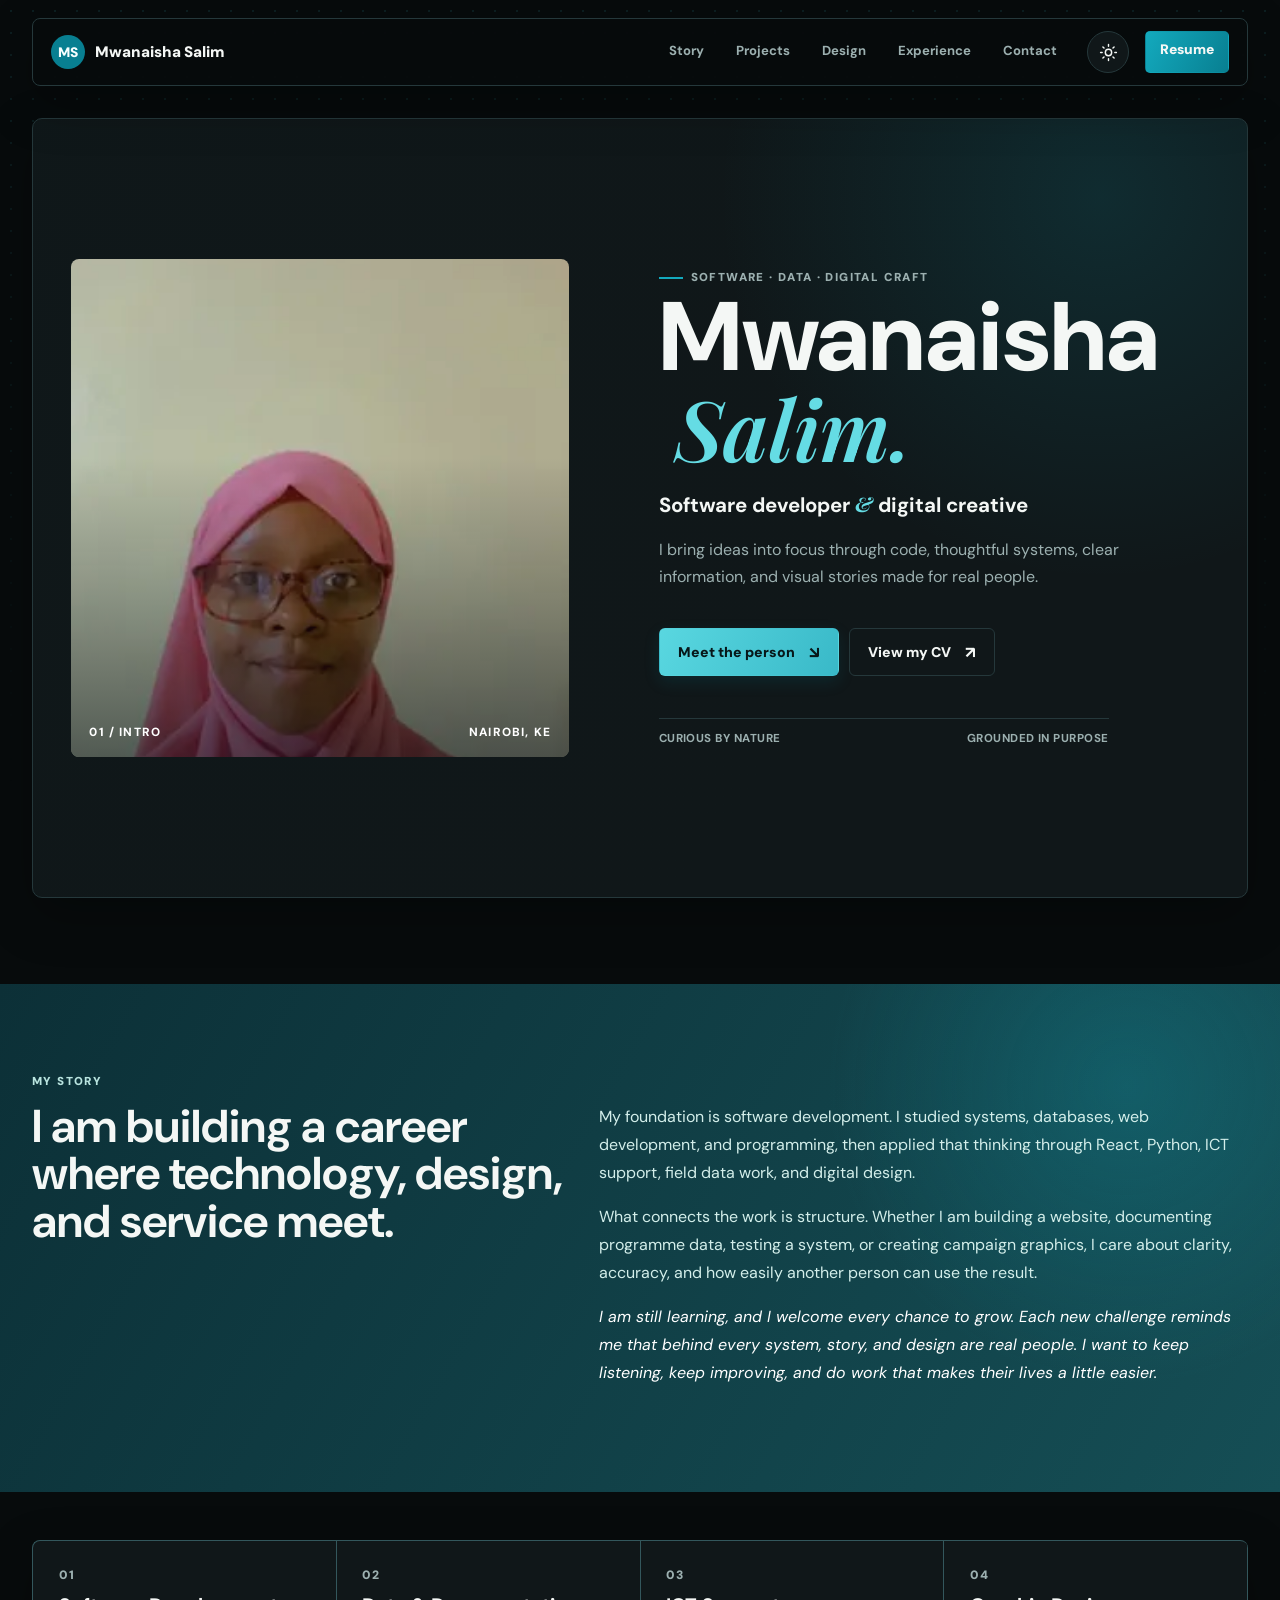
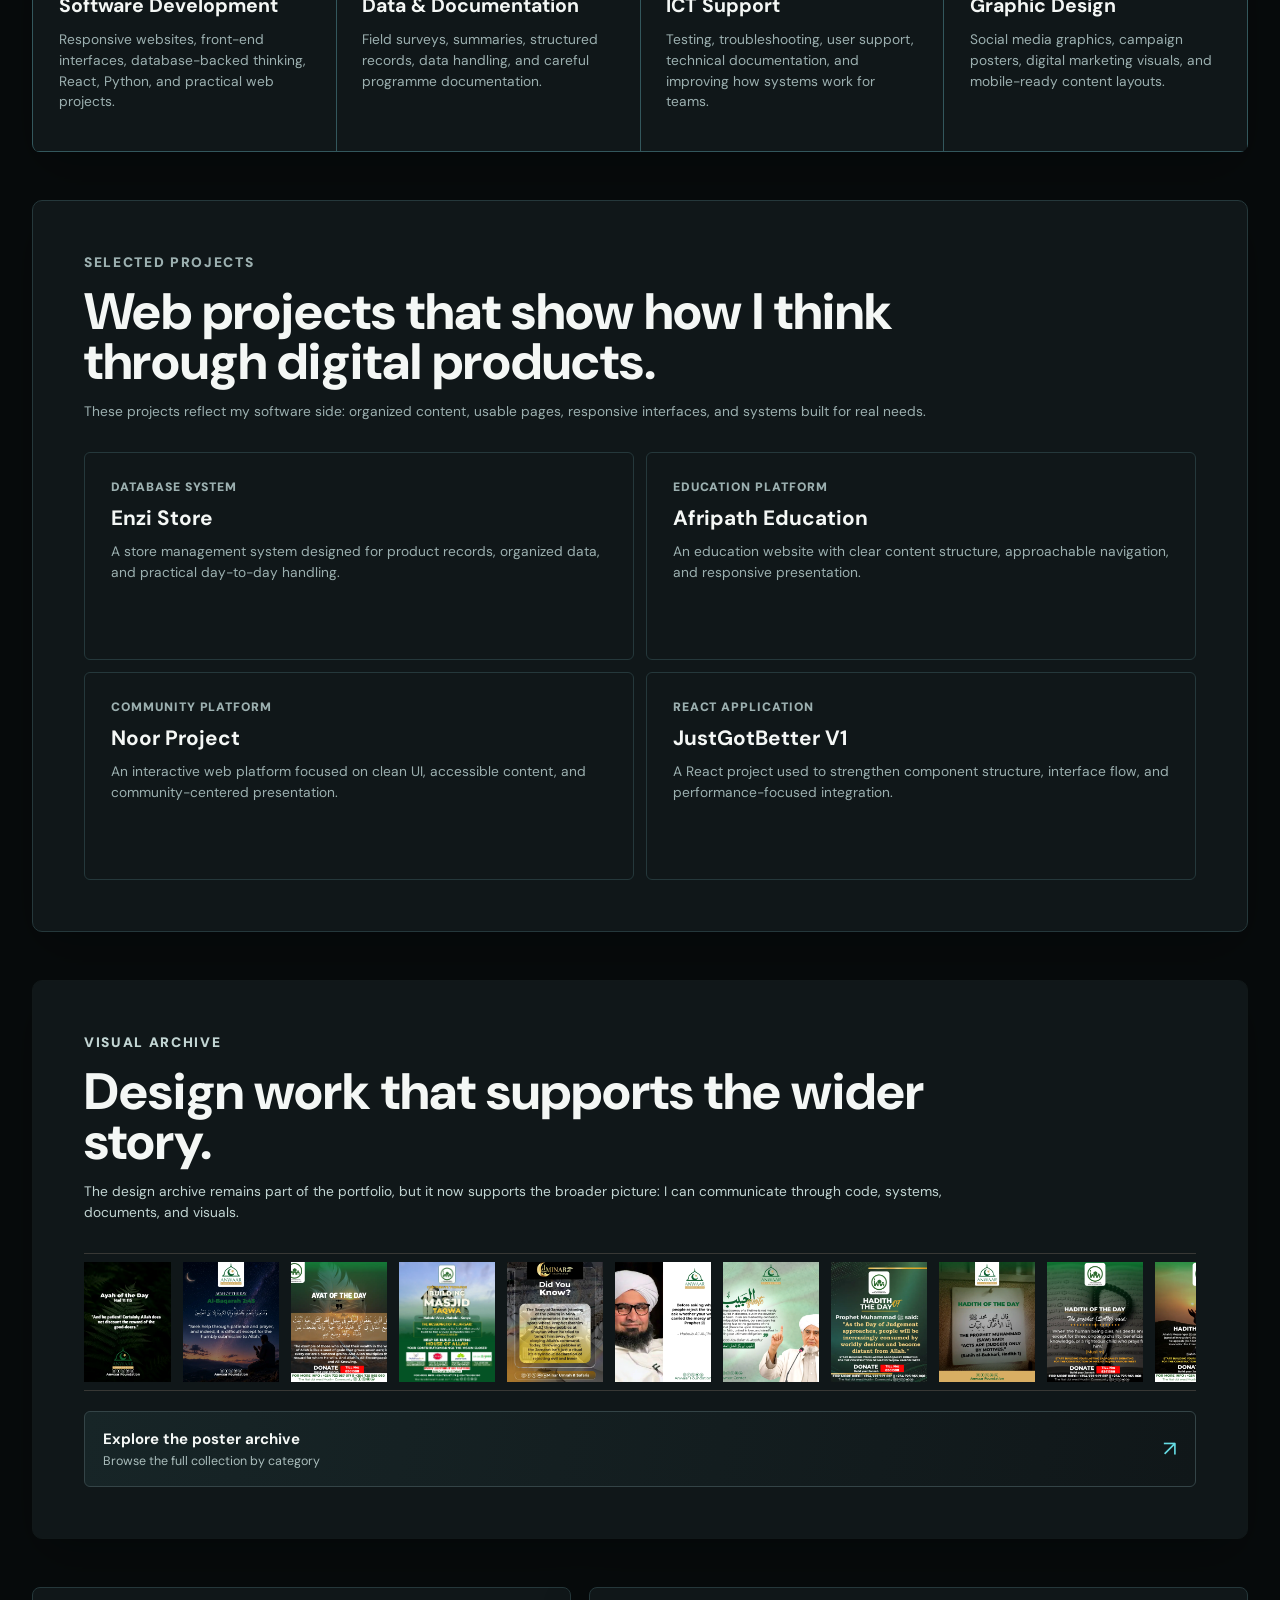
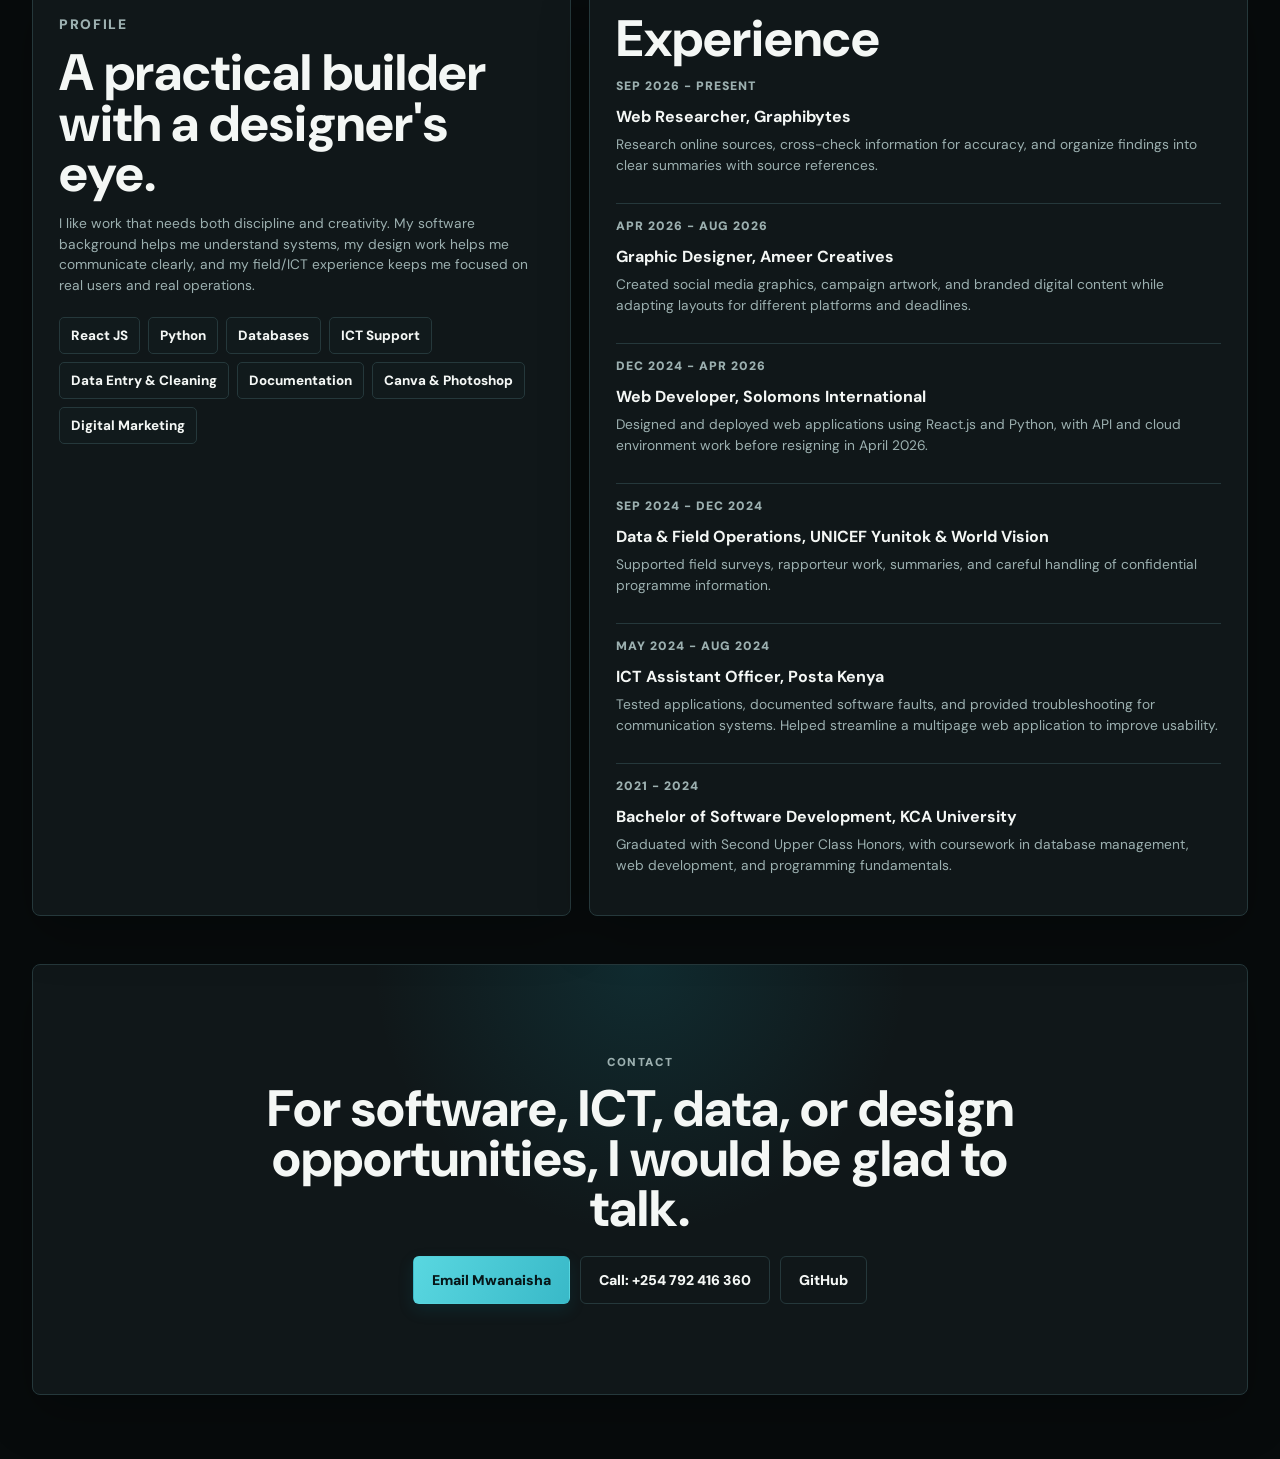
==== index.html @ a7874a30 "Publish general portfolio with mobile typography and poster archive" ====
<!DOCTYPE html>
<html lang="en">
<head>
  <meta charset="UTF-8">
  <meta name="viewport" content="width=device-width, initial-scale=1.0">
  <meta name="description" content="General portfolio for Mwanaisha Salim, showing software development, data documentation, ICT support, and graphic design work.">
  <title>Mwanaisha Salim | Software Developer & Digital Creative</title>
  <link rel="preconnect" href="https://fonts.googleapis.com">
  <link rel="preconnect" href="https://fonts.gstatic.com" crossorigin>
  <link href="https://fonts.googleapis.com/css2?family=DM+Sans:wght@400;500;600;700;800;900&family=Playfair+Display:ital,wght@1,600;1,700&display=swap" rel="stylesheet">
  <link rel="stylesheet" href="styles.css?v=20261022-mobile-type">
</head>
<body data-theme="dark">
  <header class="site-header">
    <a class="brand" href="#top" aria-label="Mwanaisha Salim portfolio home">
      <span class="brand-mark">MS</span>
      <span>Mwanaisha Salim</span>
    </a>
    <nav class="main-nav" id="primary-navigation" aria-label="Primary navigation">
      <a href="#story">Story</a>
      <a href="#projects">Projects</a>
      <a href="#work">Design</a>
      <a href="#profile">Experience</a>
      <a href="#contact">Contact</a>
    </nav>
    <button class="mobile-nav-toggle" type="button" aria-label="Open navigation menu" aria-expanded="false" aria-controls="primary-navigation">
      <span></span><span></span>
    </button>
    <button class="theme-toggle" type="button" aria-label="Switch to dark theme" title="Switch to dark theme" aria-pressed="false">
      <svg class="theme-icon theme-icon-moon" viewBox="0 0 24 24" aria-hidden="true"><path d="M20.3 15.4A8.5 8.5 0 0 1 8.6 3.7 8.6 8.6 0 1 0 20.3 15.4Z"/></svg>
      <svg class="theme-icon theme-icon-sun" viewBox="0 0 24 24" aria-hidden="true"><circle cx="12" cy="12" r="4"/><path d="M12 2v2m0 16v2M4.93 4.93l1.42 1.42m11.3 11.3 1.42 1.42M2 12h2m16 0h2M4.93 19.07l1.42-1.42m11.3-11.3 1.42-1.42"/></svg>
    </button>
    <a class="header-cta" href="Mwanaisha%20Salim%20CV.pdf" target="_blank" rel="noreferrer">Resume</a>
  </header>

  <main id="top">
    <section class="hero-section" aria-labelledby="hero-title">
      <div class="hero-portrait" aria-label="Portrait of Mwanaisha Salim">
        <img src="assets/optimized/mwanaisha-profile.webp" alt="Portrait of Mwanaisha Salim" fetchpriority="high" decoding="async">
        <span class="portrait-index">01 / INTRO <i>NAIROBI, KE</i></span>
      </div>

      <div class="hero-copy">
        <p class="eyebrow"><span class="eyebrow-mark"></span>Software · Data · Digital craft</p>
        <h1 id="hero-title"><span>Mwanaisha</span><em>Salim.</em></h1>
        <p class="hero-role">Software developer <span>&</span> digital creative</p>
        <p class="hero-intro">
          I bring ideas into focus through code, thoughtful systems, clear information, and visual stories made for real people.
        </p>
        <div class="hero-actions">
          <a class="primary-btn" href="#story">Meet the person <span aria-hidden="true">↘</span></a>
          <a class="secondary-btn" href="Mwanaisha%20Salim%20CV.pdf" target="_blank" rel="noreferrer">View my CV <span aria-hidden="true">↗</span></a>
        </div>
        <div class="hero-footnote"><span>Curious by nature</span><span>Grounded in purpose</span></div>
      </div>
    </section>

    <section class="story-section" id="story" aria-labelledby="story-title">
      <div class="section-kicker">My Story</div>
      <div class="story-layout">
        <div>
          <h2 id="story-title">I am building a career where technology, design, and service meet.</h2>
        </div>
        <div class="story-copy">
          <p>
            My foundation is software development. I studied systems, databases, web development, and programming,
            then applied that thinking through React, Python, ICT support, field data work, and digital design.
          </p>
          <p>
            What connects the work is structure. Whether I am building a website, documenting programme data,
            testing a system, or creating campaign graphics, I care about clarity, accuracy, and how easily another person can use the result.
          </p>
          <p>
            I am still learning, and I welcome every chance to grow. Each new challenge reminds me that behind every system,
            story, and design are real people. I want to keep listening, keep improving, and do work that makes their lives a little easier.
          </p>
        </div>
      </div>
    </section>

    <section class="chapter-grid" aria-label="Professional focus areas">
      <article>
        <span>01</span>
        <h3>Software Development</h3>
        <p>Responsive websites, front-end interfaces, database-backed thinking, React, Python, and practical web projects.</p>
      </article>
      <article>
        <span>02</span>
        <h3>Data & Documentation</h3>
        <p>Field surveys, summaries, structured records, data handling, and careful programme documentation.</p>
      </article>
      <article>
        <span>03</span>
        <h3>ICT Support</h3>
        <p>Testing, troubleshooting, user support, technical documentation, and improving how systems work for teams.</p>
      </article>
      <article>
        <span>04</span>
        <h3>Graphic Design</h3>
        <p>Social media graphics, campaign posters, digital marketing visuals, and mobile-ready content layouts.</p>
      </article>
    </section>

    <section class="section-panel" id="projects" aria-labelledby="projects-title">
      <div class="section-heading">
        <p class="section-kicker">Selected Projects</p>
        <h2 id="projects-title">Web projects that show how I think through digital products.</h2>
        <p>These projects reflect my software side: organized content, usable pages, responsive interfaces, and systems built for real needs.</p>
      </div>
      <div class="project-grid">
        <a class="project-card" href="https://enzi-store.vercel.app" target="_blank" rel="noreferrer">
          <span>Database System</span>
          <strong>Enzi Store</strong>
          <p>A store management system designed for product records, organized data, and practical day-to-day handling.</p>
        </a>
        <a class="project-card" href="https://afripath-education.vercel.app/" target="_blank" rel="noreferrer">
          <span>Education Platform</span>
          <strong>Afripath Education</strong>
          <p>An education website with clear content structure, approachable navigation, and responsive presentation.</p>
        </a>
        <a class="project-card" href="https://noor-puce.vercel.app" target="_blank" rel="noreferrer">
          <span>Community Platform</span>
          <strong>Noor Project</strong>
          <p>An interactive web platform focused on clean UI, accessible content, and community-centered presentation.</p>
        </a>
        <a class="project-card" href="https://justgotbetterv1.vercel.app" target="_blank" rel="noreferrer">
          <span>React Application</span>
          <strong>JustGotBetter V1</strong>
          <p>A React project used to strengthen component structure, interface flow, and performance-focused integration.</p>
        </a>
      </div>
    </section>

    <section class="section-panel design-panel" id="work" aria-labelledby="work-title">
      <div class="section-heading">
        <p class="section-kicker">Visual Archive</p>
        <h2 id="work-title">Design work that supports the wider story.</h2>
        <p>The design archive remains part of the portfolio, but it now supports the broader picture: I can communicate through code, systems, documents, and visuals.</p>
      </div>

      <div class="reel-bar" aria-label="Slow portfolio reel">
        <div class="reel-track"></div>
      </div>
      <a class="archive-link" href="posters.html">
        <span><strong>Explore the poster archive</strong><small>Browse the full collection by category</small></span>
        <span class="archive-arrow" aria-hidden="true">↗</span>
      </a>
    </section>

    <section class="profile-grid" id="profile" aria-labelledby="profile-title">
      <div class="profile-card">
        <p class="section-kicker">Profile</p>
        <h2 id="profile-title">A practical builder with a designer's eye.</h2>
        <p>
          I like work that needs both discipline and creativity. My software background helps me understand systems,
          my design work helps me communicate clearly, and my field/ICT experience keeps me focused on real users and real operations.
        </p>
        <div class="skill-cloud" aria-label="Skills">
          <span>React JS</span>
          <span>Python</span>
          <span>Databases</span>
          <span>ICT Support</span>
          <span>Data Entry & Cleaning</span>
          <span>Documentation</span>
          <span>Canva & Photoshop</span>
          <span>Digital Marketing</span>
        </div>
      </div>

      <div class="timeline-card">
        <h2>Experience</h2>
        <ol class="timeline">
          <li>
            <span>Sep 2026 - Present</span>
            <strong>Web Researcher, Graphibytes</strong>
            <p>Research online sources, cross-check information for accuracy, and organize findings into clear summaries with source references.</p>
          </li>
          <li>
            <span>Apr 2026 - Aug 2026</span>
            <strong>Graphic Designer, Ameer Creatives</strong>
            <p>Created social media graphics, campaign artwork, and branded digital content while adapting layouts for different platforms and deadlines.</p>
          </li>
          <li>
            <span>Dec 2024 - Apr 2026</span>
            <strong>Web Developer, Solomons International</strong>
            <p>Designed and deployed web applications using React.js and Python, with API and cloud environment work before resigning in April 2026.</p>
          </li>
          <li>
            <span>Sep 2024 - Dec 2024</span>
            <strong>Data & Field Operations, UNICEF Yunitok & World Vision</strong>
            <p>Supported field surveys, rapporteur work, summaries, and careful handling of confidential programme information.</p>
          </li>
          <li>
            <span>May 2024 - Aug 2024</span>
            <strong>ICT Assistant Officer, Posta Kenya</strong>
            <p>Tested applications, documented software faults, and provided troubleshooting for communication systems. Helped streamline a multipage web application to improve usability.</p>
          </li>
          <li>
            <span>2021 - 2024</span>
            <strong>Bachelor of Software Development, KCA University</strong>
            <p>Graduated with Second Upper Class Honors, with coursework in database management, web development, and programming fundamentals.</p>
          </li>
        </ol>
      </div>
    </section>

    <section class="contact-section" id="contact" aria-labelledby="contact-title">
      <p class="section-kicker">Contact</p>
      <h2 id="contact-title">For software, ICT, data, or design opportunities, I would be glad to talk.</h2>
      <div class="contact-actions">
        <a class="primary-btn" href="mailto:mwanaishabayaa@gmail.com">Email Mwanaisha</a>
        <a class="secondary-btn" href="tel:+254792416360">Call: +254 792 416 360</a>
        <a class="secondary-btn" href="https://github.com/zero-ishah" target="_blank" rel="noreferrer">GitHub</a>
      </div>
    </section>
  </main>

  <dialog class="lightbox" aria-label="Design preview">
    <button class="lightbox-close" type="button" aria-label="Close preview">Close</button>
    <img src="" alt="">
  </dialog>

  <script src="script.js?v=20261010-poster-archive"></script>
</body>
</html>
---- styles.css ----
:root {
  color-scheme: light;
  --paper: #eef8f7;
  --paper-soft: #dcefed;
  --surface: #f8fcfb;
  --ink: #102d35;
  --ink-soft: #244b53;
  --muted: #56747a;
  --line: #cce1e1;
  --line-dark: #1a5158;
  --black: #123e47;
  --teal: #13a9bd;
  --teal-deep: #087f91;
  --accent: #087f91;
  --display: "Playfair Display", Georgia, serif;
  --body: "DM Sans", Arial, sans-serif;
  --white: #ffffff;
  --shadow: 0 14px 40px rgba(16, 59, 66, 0.09);
}

body[data-theme="dark"] {
  color-scheme: dark;
  --paper: #070b0c;
  --paper-soft: #111a1c;
  --surface: #101719;
  --ink: #f4f7f5;
  --ink-soft: #d1dddd;
  --muted: #9cb0b0;
  --line: #25383b;
  --line-dark: #33575c;
  --black: #0a171a;
  --white: #f4f7f5;
  --accent: #65dce4;
  --shadow: 0 18px 50px rgba(0, 0, 0, 0.26);
}

* {
  box-sizing: border-box;
}

html {
  scroll-behavior: smooth;
}

body {
  margin: 0;
  overflow-x: hidden;
  color: var(--ink);
  font-family: var(--body);
  background: var(--paper);
  transition: color 360ms ease, background-color 360ms ease;
}

body::before {
  position: fixed;
  inset: 0;
  z-index: -1;
  content: "";
  pointer-events: none;
  background-image: radial-gradient(rgba(21, 116, 128, 0.13) 0.8px, transparent 0.8px);
  background-size: 22px 22px;
  mask-image: linear-gradient(to bottom, black, transparent 88%);
}

body[data-theme="dark"]::before {
  background-image: radial-gradient(rgba(45, 151, 160, 0.14) 0.8px, transparent 0.8px);
}

a {
  color: inherit;
  text-decoration: none;
}

img {
  display: block;
  max-width: 100%;
}

button {
  font: inherit;
}

.site-header {
  position: sticky;
  top: 18px;
  z-index: 20;
  display: flex;
  width: min(1560px, calc(100% - 64px));
  align-items: center;
  justify-content: space-between;
  gap: 16px;
  margin: 18px auto 0;
  padding: 12px 18px;
  border: 1px solid var(--line);
  border-radius: 8px;
  color: var(--ink);
  background: color-mix(in srgb, var(--paper) 88%, transparent);
  box-shadow: var(--shadow);
  backdrop-filter: blur(18px);
}

.brand,
.main-nav,
.hero-actions,
.contact-actions,
.filter-bar {
  display: flex;
  align-items: center;
}

.brand {
  gap: 10px;
  font-size: 0.95rem;
  font-weight: 900;
  letter-spacing: 0;
}

.brand-mark {
  display: grid;
  width: 34px;
  height: 34px;
  place-items: center;
  border-radius: 50%;
  color: #f7ffff;
  background: var(--teal-deep);
  font-size: 0.86rem;
  font-weight: 900;
}

.main-nav {
  gap: 4px;
  margin-left: auto;
}

.main-nav a,
.header-cta,
.primary-btn,
.secondary-btn,
.filter-chip {
  border: 1px solid transparent;
  transition: background 240ms ease, color 240ms ease, border-color 240ms ease, transform 240ms ease;
}

.main-nav a {
  min-height: 42px;
  padding: 10px 13px;
  border-radius: 5px;
  color: var(--muted);
  font-size: 0.82rem;
  font-weight: 700;
}

.main-nav a:hover,
.main-nav a:focus-visible {
  color: var(--ink);
  background: var(--paper-soft);
}

.theme-toggle,
.mobile-nav-toggle {
  display: grid;
  width: 42px;
  height: 42px;
  flex: 0 0 auto;
  place-items: center;
  cursor: pointer;
  border: 1px solid var(--line);
  border-radius: 50%;
  color: var(--ink);
  background: var(--surface);
  transition: color 240ms ease, background 240ms ease, border-color 240ms ease, transform 240ms ease;
}

.theme-toggle:hover,
.mobile-nav-toggle:hover { transform: rotate(-8deg); }

.mobile-nav-toggle { align-content: center; gap: 5px; }
.mobile-nav-toggle span { width: 18px; height: 2px; border-radius: 2px; background: currentColor; transition: transform 220ms ease; }
.mobile-nav-toggle[aria-expanded="true"] span:first-child { transform: translateY(3.5px) rotate(45deg); }
.mobile-nav-toggle[aria-expanded="true"] span:last-child { transform: translateY(-3.5px) rotate(-45deg); }

.theme-icon { width: 19px; height: 19px; fill: none; stroke: currentColor; stroke-width: 1.8; stroke-linecap: round; stroke-linejoin: round; }
.theme-icon-sun { display: none; }
body[data-theme="dark"] .theme-icon-moon { display: none; }
body[data-theme="dark"] .theme-icon-sun { display: block; }
.mobile-nav-toggle { display: none; }

.header-cta {
  min-height: 42px;
  padding: 8px 14px;
  color: var(--white);
  border-radius: 5px;
  background: linear-gradient(115deg, var(--teal), var(--teal-deep));
  font-size: 0.86rem;
  font-weight: 900;
}

main {
  width: min(1560px, calc(100% - 64px));
  margin: 0 auto;
}

.hero-section {
  display: grid;
  grid-template-columns: minmax(320px, 0.95fr) minmax(0, 1.05fr);
  gap: clamp(34px, 7vw, 116px);
  min-height: min(780px, calc(100svh - 108px));
  align-items: center;
  margin: 32px auto 86px;
  padding: clamp(16px, 3vw, 46px);
  overflow: hidden;
  border: 1px solid var(--line);
  border-radius: 10px;
  background:
    radial-gradient(circle at 88% 10%, rgba(16, 169, 189, 0.14), transparent 30%),
    linear-gradient(130deg, color-mix(in srgb, var(--paper-soft) 82%, var(--paper)), var(--surface) 70%);
  box-shadow: var(--shadow);
}

.hero-portrait {
  position: relative;
  width: min(100%, 700px);
  aspect-ratio: 1;
  overflow: hidden;
  border-radius: 8px;
  background: var(--black);
  isolation: isolate;
}

.hero-portrait img {
  width: 100%;
  height: 100%;
  object-fit: cover;
  object-position: 50% 44%;
  filter: saturate(0.92) contrast(1.04);
  transition: transform 900ms cubic-bezier(.2,.7,.15,1), filter 500ms ease;
}

.hero-portrait:hover img {
  transform: scale(1.035);
  filter: saturate(1.05) contrast(1.04);
}

.hero-portrait::after {
  position: absolute;
  inset: 40% 0 0;
  z-index: 1;
  content: "";
  pointer-events: none;
  background: linear-gradient(transparent, rgba(5, 17, 19, 0.58));
}

.hero-copy {
  display: flex;
  flex-direction: column;
  justify-content: center;
  align-items: flex-start;
  padding: clamp(14px, 3vw, 44px) 0;
}

.eyebrow,
.section-kicker {
  margin: 0 0 14px;
  color: var(--muted);
  font-size: 0.72rem;
  font-weight: 900;
  letter-spacing: 0.12em;
  text-transform: uppercase;
}

h1,
h2,
h3,
p {
  margin-top: 0;
}

h1 {
  display: grid;
  margin-bottom: 22px;
  color: var(--ink);
  font-size: clamp(4rem, 7.6vw, 8.6rem);
  font-weight: 800;
  line-height: 0.78;
  letter-spacing: 0;
  max-width: 100%;
  overflow-wrap: anywhere;
}

h1 em {
  margin: 0.16em 0 0 0.2em;
  color: var(--accent);
  font-family: var(--display);
  font-size: 0.86em;
  font-weight: 600;
  line-height: 0.95;
  letter-spacing: 0;
}

.hero-role {
  margin-bottom: 18px;
  color: var(--ink);
  font-size: clamp(1.1rem, 1.6vw, 1.45rem);
  font-weight: 700;
}

.hero-role span { color: var(--accent); font-family: var(--display); font-style: italic; }

.eyebrow-mark {
  display: inline-block;
  width: 24px;
  height: 2px;
  margin-right: 8px;
  vertical-align: middle;
  background: var(--teal);
}

.hero-intro {
  max-width: 540px;
  color: var(--muted);
  font-size: 1rem;
  line-height: 1.7;
}

.hero-actions,
.contact-actions {
  flex-wrap: wrap;
  gap: 10px;
  margin-top: 22px;
}

.primary-btn,
.secondary-btn {
  display: inline-flex;
  min-height: 48px;
  align-items: center;
  justify-content: center;
  gap: 14px;
  padding: 11px 18px;
  border-radius: 6px;
  font-size: 0.88rem;
  font-weight: 850;
}

.primary-btn {
  color: var(--white);
  background: linear-gradient(115deg, var(--teal), var(--teal-deep));
  box-shadow: 0 6px 16px rgba(8, 127, 145, 0.16);
}

body[data-theme="dark"] .primary-btn {
  color: #071719;
  background: linear-gradient(115deg, #59d7e0, #39b9c8);
}

.primary-btn span,
.secondary-btn span { font-size: 1.15em; }

.secondary-btn {
  color: var(--ink);
  border-color: var(--line);
  background: rgba(255, 255, 255, 0.74);
}

.hero-footnote {
  display: flex;
  width: min(100%, 450px);
  justify-content: space-between;
  gap: 12px;
  margin-top: 42px;
  padding-top: 12px;
  border-top: 1px solid var(--line);
  color: var(--muted);
  font-size: 0.72rem;
  font-weight: 700;
  letter-spacing: 0.04em;
  text-transform: uppercase;
}

.portrait-index {
  position: absolute;
  right: 18px;
  bottom: 17px;
  left: 18px;
  z-index: 2;
  display: flex;
  justify-content: space-between;
  color: #fff;
  font-size: 0.74rem;
  font-weight: 800;
  letter-spacing: 0.1em;
}

.portrait-index i { font-style: normal; }

.primary-btn:hover,
.secondary-btn:hover,
.header-cta:hover,
.filter-chip:hover,
.project-card:hover {
  transform: translateY(-2px);
}

.story-section,
.section-panel,
.profile-grid,
.contact-section,
.chapter-grid {
  margin: 20px 0;
}

.story-section {
  margin: 0 calc((100% - 100vw) / 2) 48px;
  padding: clamp(32px, 7vw, 96px) max(32px, calc((100vw - 1420px) / 2));
  border-radius: 0;
  background:
    radial-gradient(circle at 88% 20%, rgba(18, 169, 189, 0.23), transparent 25%),
    linear-gradient(120deg, #0c3037, #154e55);
  color: var(--white);
}

.story-section .section-kicker {
  color: #b9e4df;
}

.story-layout {
  display: grid;
  grid-template-columns: minmax(0, 0.9fr) minmax(0, 1.1fr);
  gap: 36px;
  align-items: start;
}

.story-layout h2,
.section-heading h2,
.profile-card h2,
.timeline-card h2,
.contact-section h2 {
  margin-bottom: 14px;
  font-size: clamp(2rem, 3.6vw, 3.8rem);
  font-weight: 650;
  line-height: 1.03;
  letter-spacing: 0;
}

.story-copy p {
  color: #d3eeea;
  font-size: 1rem;
  line-height: 1.75;
}

.story-copy p:last-child { color: #fff; font-style: italic; }

.chapter-grid {
  display: grid;
  grid-template-columns: repeat(4, minmax(0, 1fr));
  border-top: 1px solid var(--line-dark);
  border-left: 1px solid var(--line-dark);
  overflow: hidden;
  border-radius: 8px;
  background: var(--surface);
  box-shadow: var(--shadow);
}

.chapter-grid article {
  min-height: 210px;
  padding: clamp(16px, 2vw, 28px);
  border-right: 1px solid var(--line-dark);
  border-bottom: 1px solid var(--line-dark);
}

.chapter-grid span,
.project-card span,
.work-card span,
.timeline span {
  display: block;
  margin-bottom: 12px;
  color: var(--muted);
  font-size: 0.76rem;
  font-weight: 900;
  letter-spacing: 0.08em;
  text-transform: uppercase;
}

.chapter-grid h3 {
  margin-bottom: 12px;
  font-size: 1.22rem;
  line-height: 1.15;
}

.chapter-grid p,
.section-heading p,
.profile-card p,
.timeline p,
.project-card p {
  color: var(--muted);
  font-size: 0.86rem;
  line-height: 1.5;
}

.section-panel {
  margin: 48px 0;
  padding: clamp(24px, 4vw, 56px);
  border-radius: 10px;
  box-shadow: var(--shadow);
  background: var(--surface);
  border: 1px solid var(--line);
}

.section-heading {
  max-width: 880px;
  margin-bottom: 30px;
}

.section-heading h2,
.profile-card h2,
.timeline-card h2,
.contact-section h2 {
  font-family: var(--body);
  font-size: clamp(2rem, 4vw, 4.25rem);
  font-weight: 800;
  line-height: 0.98;
}

.section-heading h2 em,
.contact-section h2 em {
  color: var(--accent);
  font-family: var(--display);
  font-weight: 600;
}

.project-grid {
  display: grid;
  grid-template-columns: repeat(2, minmax(0, 1fr));
  gap: 12px;
}

.project-card {
  position: relative;
  min-height: 208px;
  padding: clamp(18px, 2vw, 28px);
  border: 1px solid var(--line);
  border-radius: 6px;
  background: var(--surface);
  transition: transform 240ms ease, background 240ms ease;
}

.project-card:hover {
  background: var(--paper-soft);
}

.project-card strong {
  display: block;
  margin: 10px 0 12px;
  color: var(--ink);
  font-size: 1.3rem;
  line-height: 1.1;
}

.design-panel {
  background: #111819;
  color: var(--white);
  border-color: #111819;
  border-radius: 10px;
}

.design-panel .section-kicker,
.design-panel .section-heading p {
  color: #c2d5d3;
}

.filter-bar {
  flex-wrap: wrap;
  gap: 8px;
  margin-bottom: 18px;
}

.filter-chip {
  cursor: pointer;
  min-height: 42px;
  padding: 8px 12px;
  color: #e4e2dc;
  border-color: #414f4f;
  border-radius: 5px;
  background: transparent;
  font-size: 0.8rem;
  font-weight: 800;
}

.filter-chip.active {
  color: var(--white);
  border-color: var(--teal-deep);
  background: linear-gradient(115deg, var(--teal), var(--teal-deep));
}

.reel-bar {
  overflow: hidden;
  scrollbar-width: none;
  margin-bottom: 20px;
  padding: 8px 0;
  border-top: 1px solid #383835;
  border-bottom: 1px solid #383835;
}

.reel-track {
  display: flex;
  width: max-content;
  gap: 12px;
}

.reel-track img {
  width: 96px;
  height: 120px;
  flex: 0 0 auto;
  object-fit: cover;
  filter: saturate(1.06) contrast(1.02);
}

.gallery-grid {
  display: grid;
  grid-template-columns: repeat(4, minmax(0, 1fr));
  gap: 12px;
}

.archive-link {
  display: flex;
  min-height: 76px;
  align-items: center;
  justify-content: space-between;
  gap: 18px;
  margin-top: 20px;
  padding: 14px 18px;
  border: 1px solid #344447;
  border-radius: 6px;
  color: #f4f7f5;
  background: linear-gradient(100deg, #172527, #101719);
  transition: border-color 220ms ease, background 220ms ease, transform 220ms ease;
}

.archive-link:hover {
  transform: translateY(-2px);
  border-color: var(--teal);
  background: #1a2a2c;
}

.archive-link strong,
.archive-link small { display: block; }
.archive-link strong { margin-bottom: 4px; font-size: 0.94rem; }
.archive-link small { color: #aabdbc; font-size: 0.78rem; }
.archive-arrow { color: #65dce4; font-size: 1.35rem; }

.posters-page .section-panel { margin-top: 32px; }
.posters-page .section-heading { margin-top: 28px; }
.posters-page .section-heading h1 {
  margin: 0 0 14px;
  color: var(--white);
  font-size: clamp(2.5rem, 5.5vw, 5rem);
  font-weight: 800;
  line-height: 0.98;
}
.posters-page .section-heading h1 em {
  color: var(--accent);
  font-family: var(--display);
  font-weight: 600;
}
.archive-topline {
  display: flex;
  align-items: center;
  justify-content: space-between;
  gap: 16px;
}
.archive-topline .section-kicker { margin: 0; }
.back-link { color: #c2d5d3; font-size: 0.82rem; font-weight: 800; }
.back-link:hover { color: var(--accent); }

.work-card {
  display: grid;
  gap: 10px;
  padding: 8px;
  border: 1px solid #343d3d;
  border-radius: 7px;
  background: #191f1f;
  transition: opacity 420ms ease, transform 420ms ease, background 260ms ease;
}

.work-card[hidden] {
  display: none;
}

.work-card:hover {
  background: #232321;
  transform: translateY(-2px);
}

.work-open {
  cursor: zoom-in;
  overflow: hidden;
  width: 100%;
  aspect-ratio: 4 / 5;
  padding: 0;
  border: 0;
  background: #050505;
}

.work-open img {
  width: 100%;
  height: 100%;
  object-fit: cover;
  filter: saturate(1.04) contrast(1.02);
  transform: scale(1.01);
  transition: filter 420ms ease, transform 600ms ease;
}

.work-card:hover .work-open img {
  filter: saturate(1.12) contrast(1.04);
  transform: scale(1.035);
}

.work-card h3 {
  margin-bottom: 0;
  color: var(--white);
  font-size: 0.88rem;
  line-height: 1.2;
}

.profile-grid {
  display: grid;
  grid-template-columns: minmax(0, 0.9fr) minmax(0, 1.1fr);
  gap: 18px;
}

.profile-card,
.timeline-card,
.contact-section {
  padding: 26px;
  border-radius: 8px;
  background: var(--surface);
  border: 1px solid var(--line);
  box-shadow: var(--shadow);
}

.skill-cloud {
  display: flex;
  flex-wrap: wrap;
  gap: 8px;
  margin-top: 22px;
}

.skill-cloud span {
  padding: 9px 11px;
  border: 1px solid var(--line);
  color: var(--ink);
  border-radius: 5px;
  background: var(--paper-soft);
  font-size: 0.84rem;
  font-weight: 800;
}

.timeline {
  display: grid;
  gap: 14px;
  margin: 0;
  padding: 0;
  list-style: none;
}

.timeline li {
  padding-bottom: 14px;
  border-bottom: 1px solid var(--line);
}

.timeline li:last-child {
  padding-bottom: 0;
  border-bottom: 0;
}

.timeline strong {
  display: block;
  margin-bottom: 7px;
  color: var(--ink);
}

.contact-section {
  margin: 48px 0 64px;
  padding: clamp(34px, 7vw, 92px);
  text-align: center;
  background:
    radial-gradient(circle at 50% 0, rgba(19, 169, 189, 0.14), transparent 36%),
    var(--surface);
}

.contact-section h2 {
  max-width: 820px;
  margin-right: auto;
  margin-left: auto;
}

.contact-actions {
  justify-content: center;
}

.lightbox {
  width: min(92vw, 860px);
  padding: 16px;
  border: 1px solid #333331;
  color: var(--white);
  background: rgba(0, 0, 0, 0.9);
  box-shadow: var(--shadow);
}

.lightbox::backdrop {
  background: rgba(0, 0, 0, 0.75);
}

.lightbox img {
  max-height: 78vh;
  margin: 0 auto;
  object-fit: contain;
}

.lightbox-close {
  display: block;
  margin: 0 0 12px auto;
  cursor: pointer;
  border: 1px solid #555;
  color: var(--white);
  background: transparent;
  min-height: 44px;
  padding: 9px 14px;
}

body[data-theme="dark"] .section-panel,
body[data-theme="dark"] .profile-card,
body[data-theme="dark"] .timeline-card,
body[data-theme="dark"] .contact-section,
body[data-theme="dark"] .chapter-grid,
body[data-theme="dark"] .project-card {
  background-color: var(--surface);
}

body[data-theme="dark"] .secondary-btn { color: var(--ink); background: var(--surface); }

body[data-theme="dark"] .project-card strong,
body[data-theme="dark"] .chapter-grid h3 { color: var(--ink); }

:where(a, button):focus-visible {
  outline: 3px solid #16828b;
  outline-offset: 3px;
}

@media (prefers-reduced-motion: reduce) {
  *,
  *::before,
  *::after {
    animation-duration: 1ms !important;
    animation-iteration-count: 1 !important;
    scroll-behavior: auto !important;
    transition-duration: 1ms !important;
  }
}

@media (max-width: 980px) {
  .main-nav {
    display: none;
  }

  .mobile-nav-toggle { display: grid; }

  .main-nav.is-open {
    position: absolute;
    top: calc(100% + 8px);
    right: 0;
    display: grid;
    width: min(260px, calc(100vw - 32px));
    gap: 3px;
    padding: 8px;
    border: 1px solid var(--line);
    border-radius: 8px;
    background: var(--surface);
    box-shadow: var(--shadow);
  }

  .main-nav.is-open a { color: var(--ink); }

  .hero-section,
  .story-layout,
  .profile-grid {
    grid-template-columns: 1fr;
  }

  .hero-section {
    min-height: auto;
    grid-template-columns: 1fr;
    gap: 24px;
    margin-bottom: 56px;
  }

  .hero-portrait { width: min(100%, 680px); justify-self: center; }

  .hero-copy { padding: 18px 12px; }

  .chapter-grid,
  .project-grid {
    grid-template-columns: repeat(2, 1fr);
  }

  .gallery-grid {
    grid-template-columns: repeat(4, minmax(0, 1fr));
  }
}

@media (max-width: 680px) {
  .site-header,
  main {
    width: min(100% - 24px, 1560px);
  }

  .site-header {
    top: 10px;
    gap: 7px;
    padding: 8px;
  }

  .brand span:last-child {
    max-width: none;
    min-width: 0;
    white-space: normal;
    line-height: 1.25;
  }

  .brand { flex: 1 1 auto; min-width: 0; gap: 7px; font-size: 0.72rem; }
  .brand-mark { width: 34px; height: 34px; flex: 0 0 34px; }
  .theme-toggle,
  .mobile-nav-toggle { width: 38px; height: 38px; }

  .header-cta {
    min-height: 38px;
    padding: 8px 10px;
    font-size: 0.75rem;
  }

  .hero-section {
    min-height: auto;
    gap: 18px;
    margin: 16px auto 42px;
    padding: 14px;
  }

  .hero-portrait { width: 100%; aspect-ratio: 1 / 1; }

  .hero-copy {
    order: -1;
    padding: 22px 8px 8px;
  }

  h1 {
    margin-bottom: 14px;
    font-size: 2.25rem;
    line-height: 0.96;
  }

  h1 em { margin-left: 0.12em; }
  .hero-role { font-size: 0.95rem; line-height: 1.4; }
  .hero-intro,
  .story-copy p { font-size: 0.875rem; line-height: 1.6; }
  .hero-footnote { margin-top: 24px; font-size: 0.64rem; }

  .story-layout h2,
  .section-heading h2,
  .profile-card h2,
  .timeline-card h2,
  .contact-section h2 {
    font-size: 1.5rem;
    line-height: 1.18;
  }

  .posters-page .section-heading h1 { font-size: 2rem; line-height: 1.05; }
  .chapter-grid h3 { font-size: 1rem; line-height: 1.3; }
  .project-card strong { font-size: 1.0625rem; line-height: 1.3; }
  .timeline strong { font-size: 0.875rem; line-height: 1.4; }
  .work-card h3 { font-size: 0.8125rem; line-height: 1.35; }
  .work-card span { font-size: 0.6875rem; }
  .skill-cloud span { font-size: 0.78rem; }
  .primary-btn,
  .secondary-btn { font-size: 0.8125rem; }

  .story-section,
  .section-panel,
  .profile-card,
  .timeline-card,
  .contact-section {
    padding: 22px;
  }

  .story-section { margin: 0 -12px 34px; padding: 36px 24px; }
  .story-layout { gap: 12px; }
  .section-panel { margin: 34px 0; }

  .chapter-grid {
    grid-template-columns: 1fr;
  }

  .project-grid { grid-template-columns: 1fr; }

  .gallery-grid {
    grid-template-columns: repeat(2, minmax(0, 1fr));
    gap: 8px;
  }

  .chapter-grid article,
  .project-card {
    min-height: auto;
  }

  .hero-actions,
  .contact-actions,
  .primary-btn,
  .secondary-btn {
    width: 100%;
  }

  .hero-actions { gap: 8px; }
  .hero-footnote span { max-width: 48%; }
  .contact-actions { align-items: stretch; }
  .archive-topline { align-items: flex-start; flex-direction: column-reverse; }
  .archive-link { min-height: 68px; padding: 12px; }
  .archive-link strong { font-size: 0.875rem; }
  .archive-link small { max-width: 260px; font-size: 0.75rem; }

  .reel-track img {
    width: 84px;
    height: 106px;
  }
}
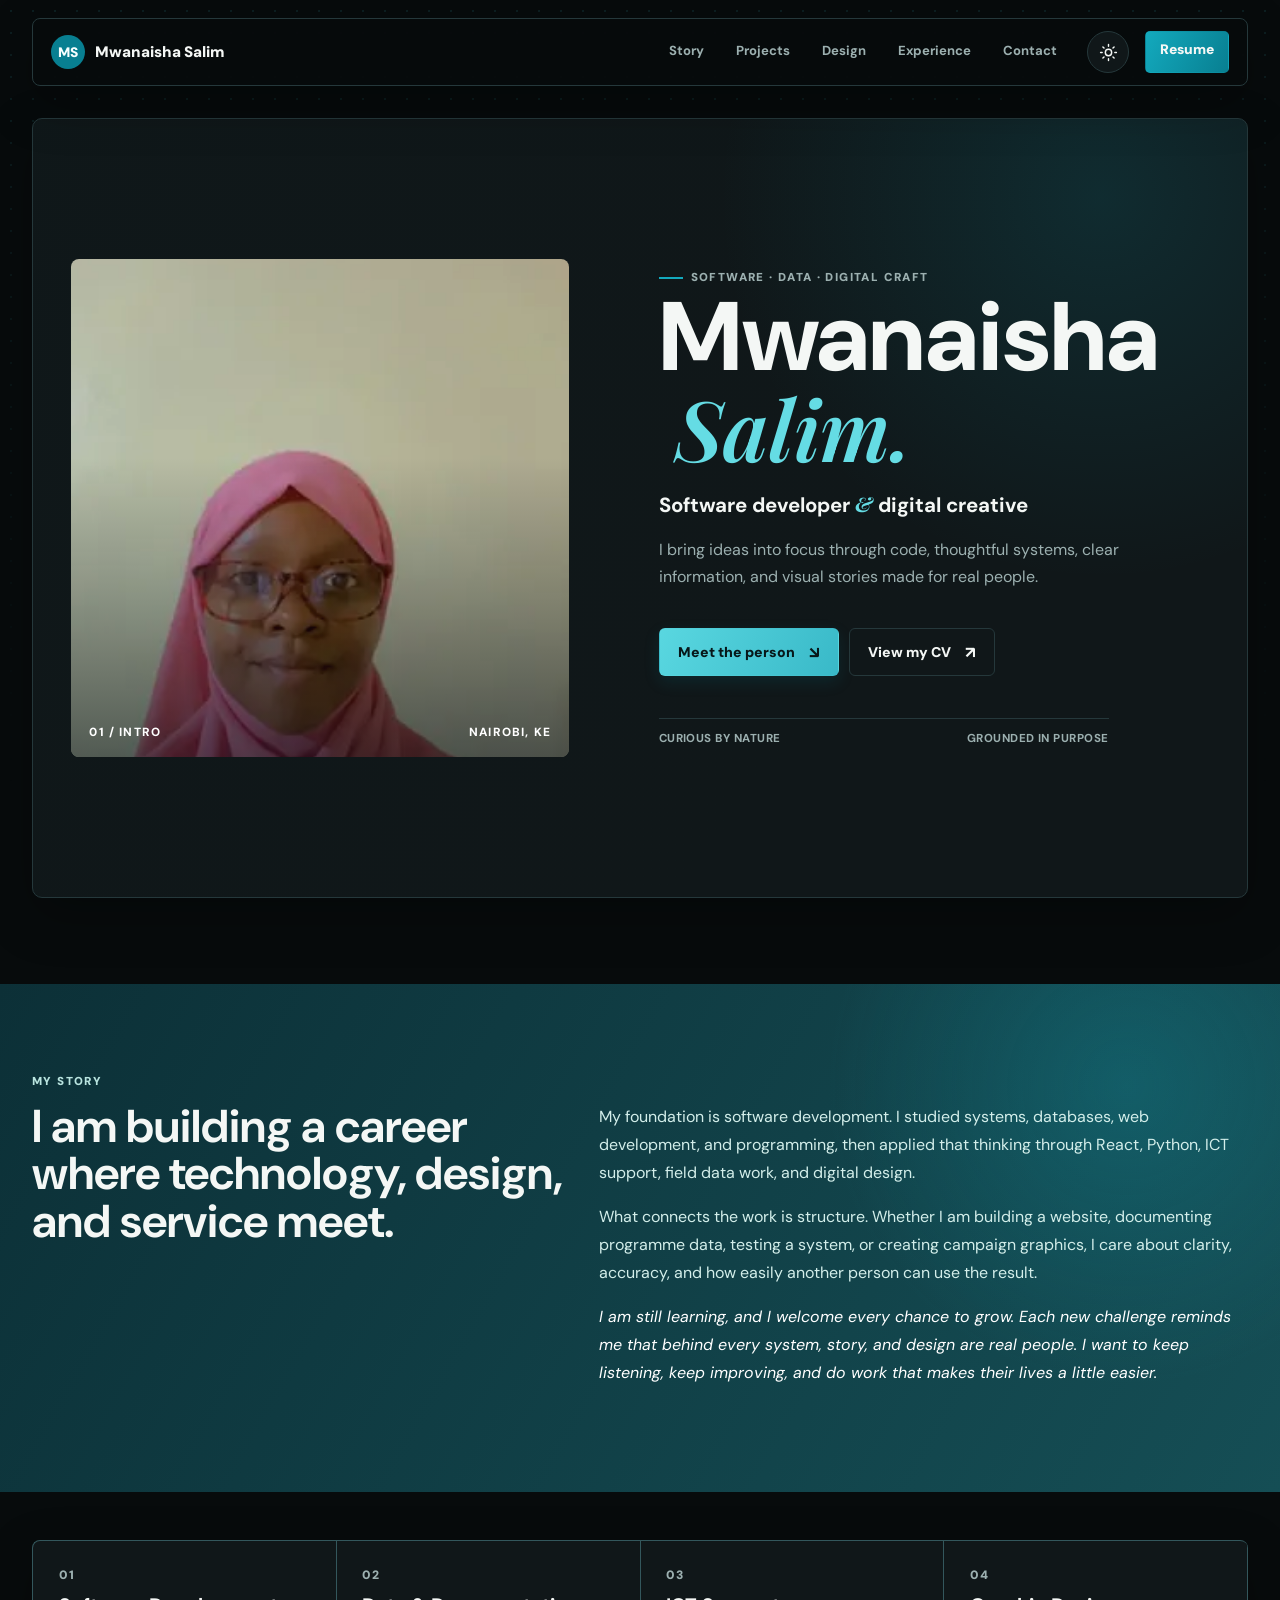
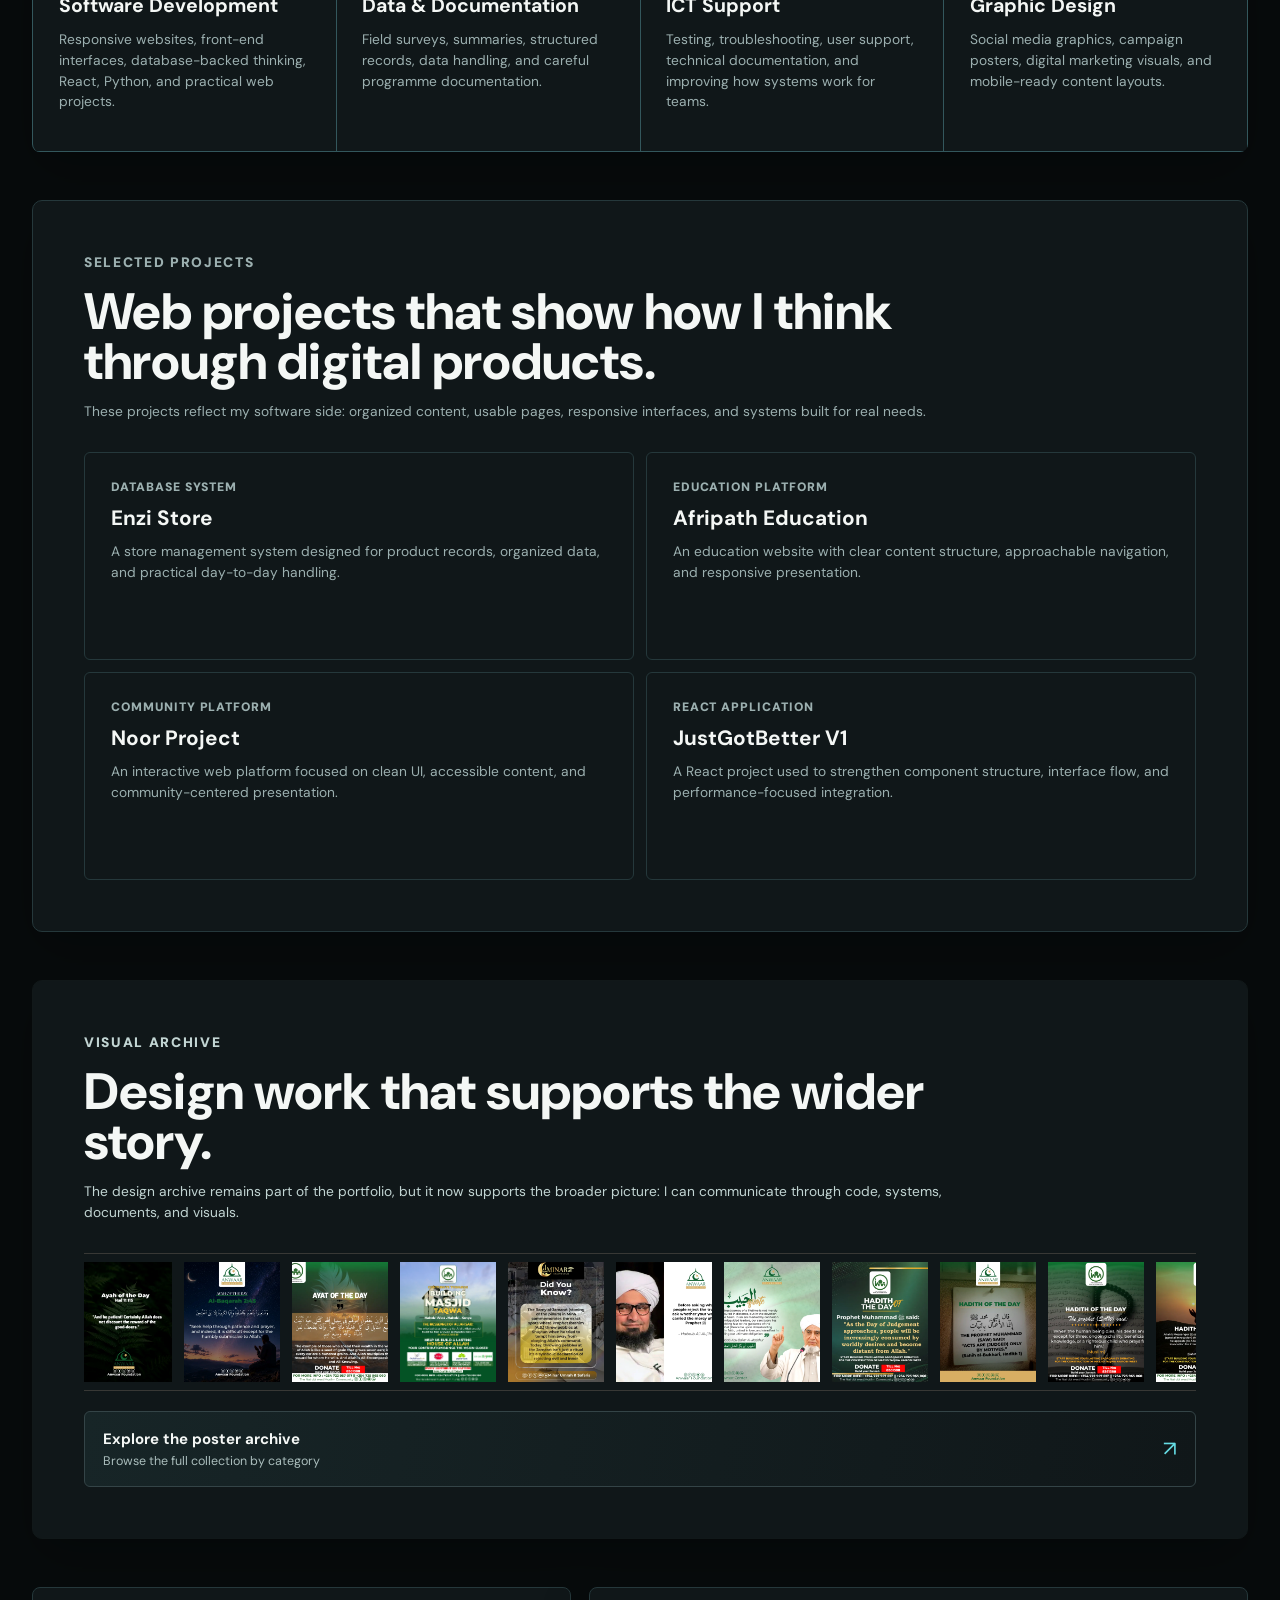
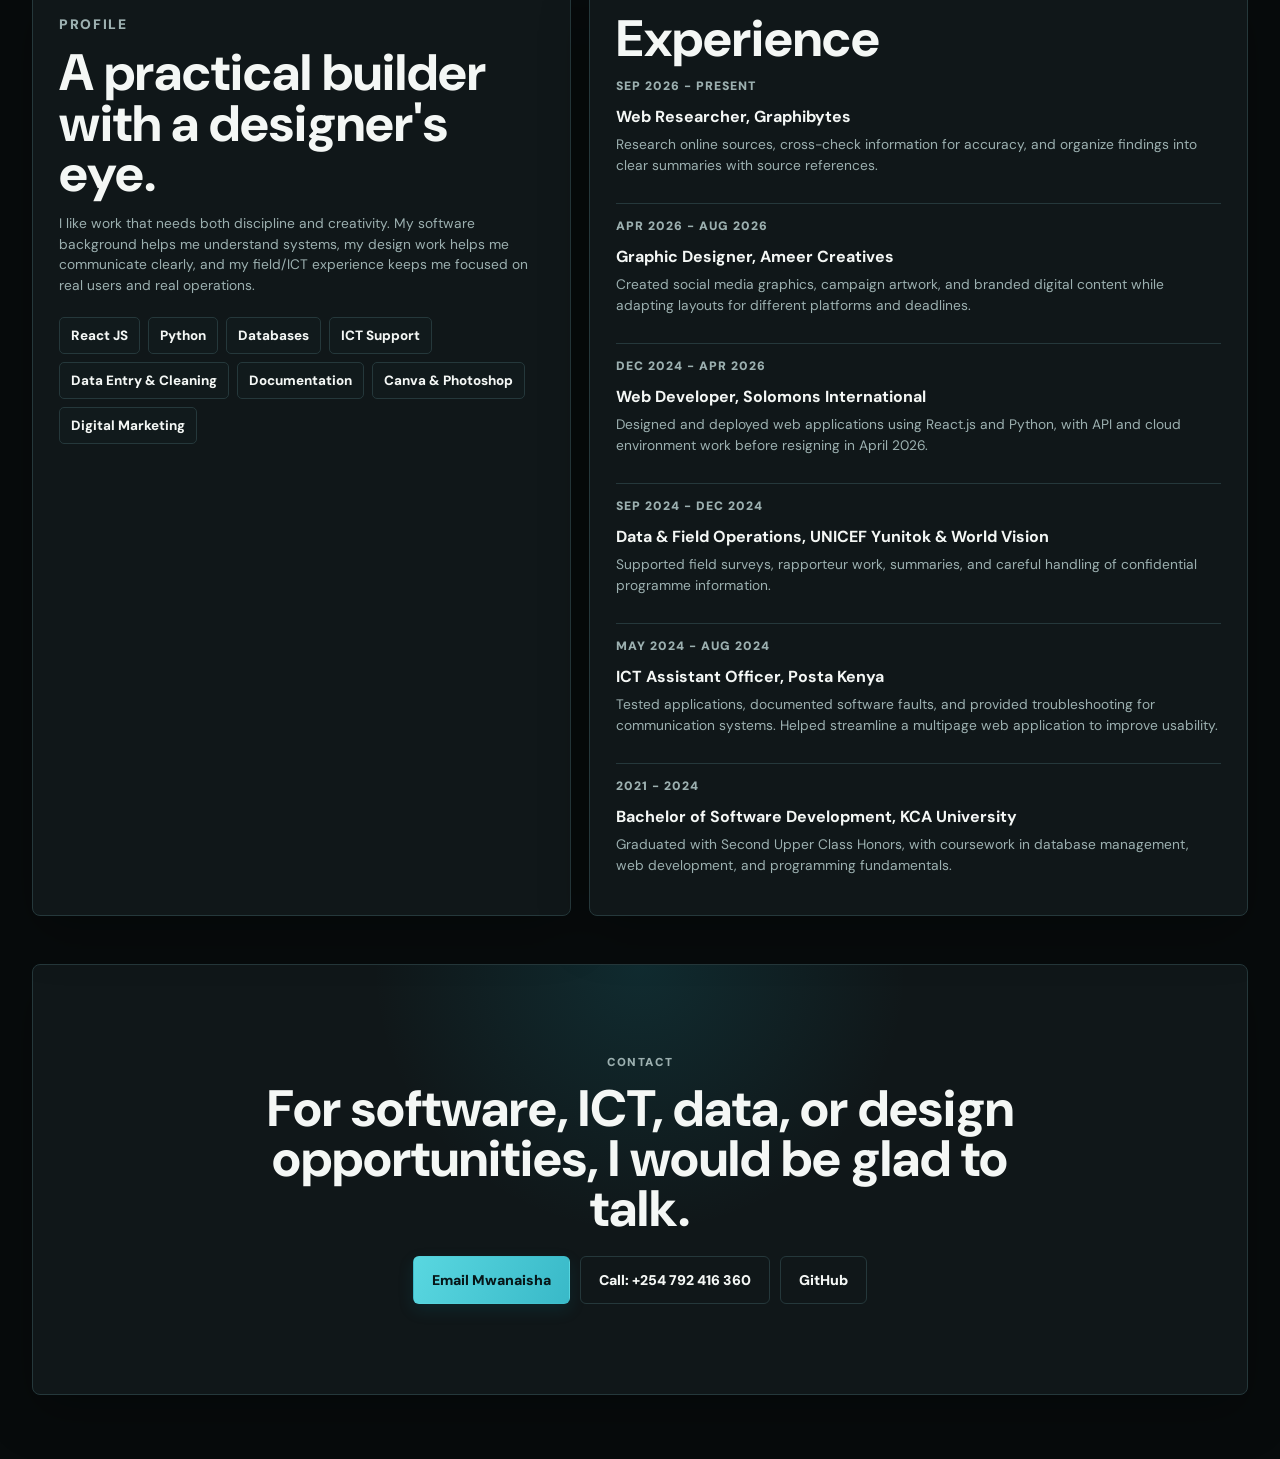
==== commit f18eb7aa: "Add Graphibytes design work" ====
--- a/index.html
+++ b/index.html
@@ -30,13 +30,13 @@
       <svg class="theme-icon theme-icon-moon" viewBox="0 0 24 24" aria-hidden="true"><path d="M20.3 15.4A8.5 8.5 0 0 1 8.6 3.7 8.6 8.6 0 1 0 20.3 15.4Z"/></svg>
       <svg class="theme-icon theme-icon-sun" viewBox="0 0 24 24" aria-hidden="true"><circle cx="12" cy="12" r="4"/><path d="M12 2v2m0 16v2M4.93 4.93l1.42 1.42m11.3 11.3 1.42 1.42M2 12h2m16 0h2M4.93 19.07l1.42-1.42m11.3-11.3 1.42-1.42"/></svg>
     </button>
-    <a class="header-cta" href="Mwanaisha%20Salim%20CV.pdf" target="_blank" rel="noreferrer">Resume</a>
+    <a class="header-cta" href="Mwanaisha%20Salim%20CV.pdf?v=20261023-cv" target="_blank" rel="noreferrer">Resume</a>
   </header>
 
   <main id="top">
     <section class="hero-section" aria-labelledby="hero-title">
       <div class="hero-portrait" aria-label="Portrait of Mwanaisha Salim">
-        <img src="assets/optimized/mwanaisha-profile.webp" alt="Portrait of Mwanaisha Salim" fetchpriority="high" decoding="async">
+        <img src="images/image-057.webp" alt="Portrait of Mwanaisha Salim" fetchpriority="high" decoding="async">
         <span class="portrait-index">01 / INTRO <i>NAIROBI, KE</i></span>
       </div>
 
@@ -49,7 +49,7 @@
         </p>
         <div class="hero-actions">
           <a class="primary-btn" href="#story">Meet the person <span aria-hidden="true">↘</span></a>
-          <a class="secondary-btn" href="Mwanaisha%20Salim%20CV.pdf" target="_blank" rel="noreferrer">View my CV <span aria-hidden="true">↗</span></a>
+          <a class="secondary-btn" href="Mwanaisha%20Salim%20CV.pdf?v=20261023-cv" target="_blank" rel="noreferrer">View my CV <span aria-hidden="true">↗</span></a>
         </div>
         <div class="hero-footnote"><span>Curious by nature</span><span>Grounded in purpose</span></div>
       </div>
@@ -220,6 +220,6 @@
     <img src="" alt="">
   </dialog>
 
-  <script src="script.js?v=20261010-poster-archive"></script>
+  <script src="script.js?v=20261023-graphibytes-work"></script>
 </body>
 </html>
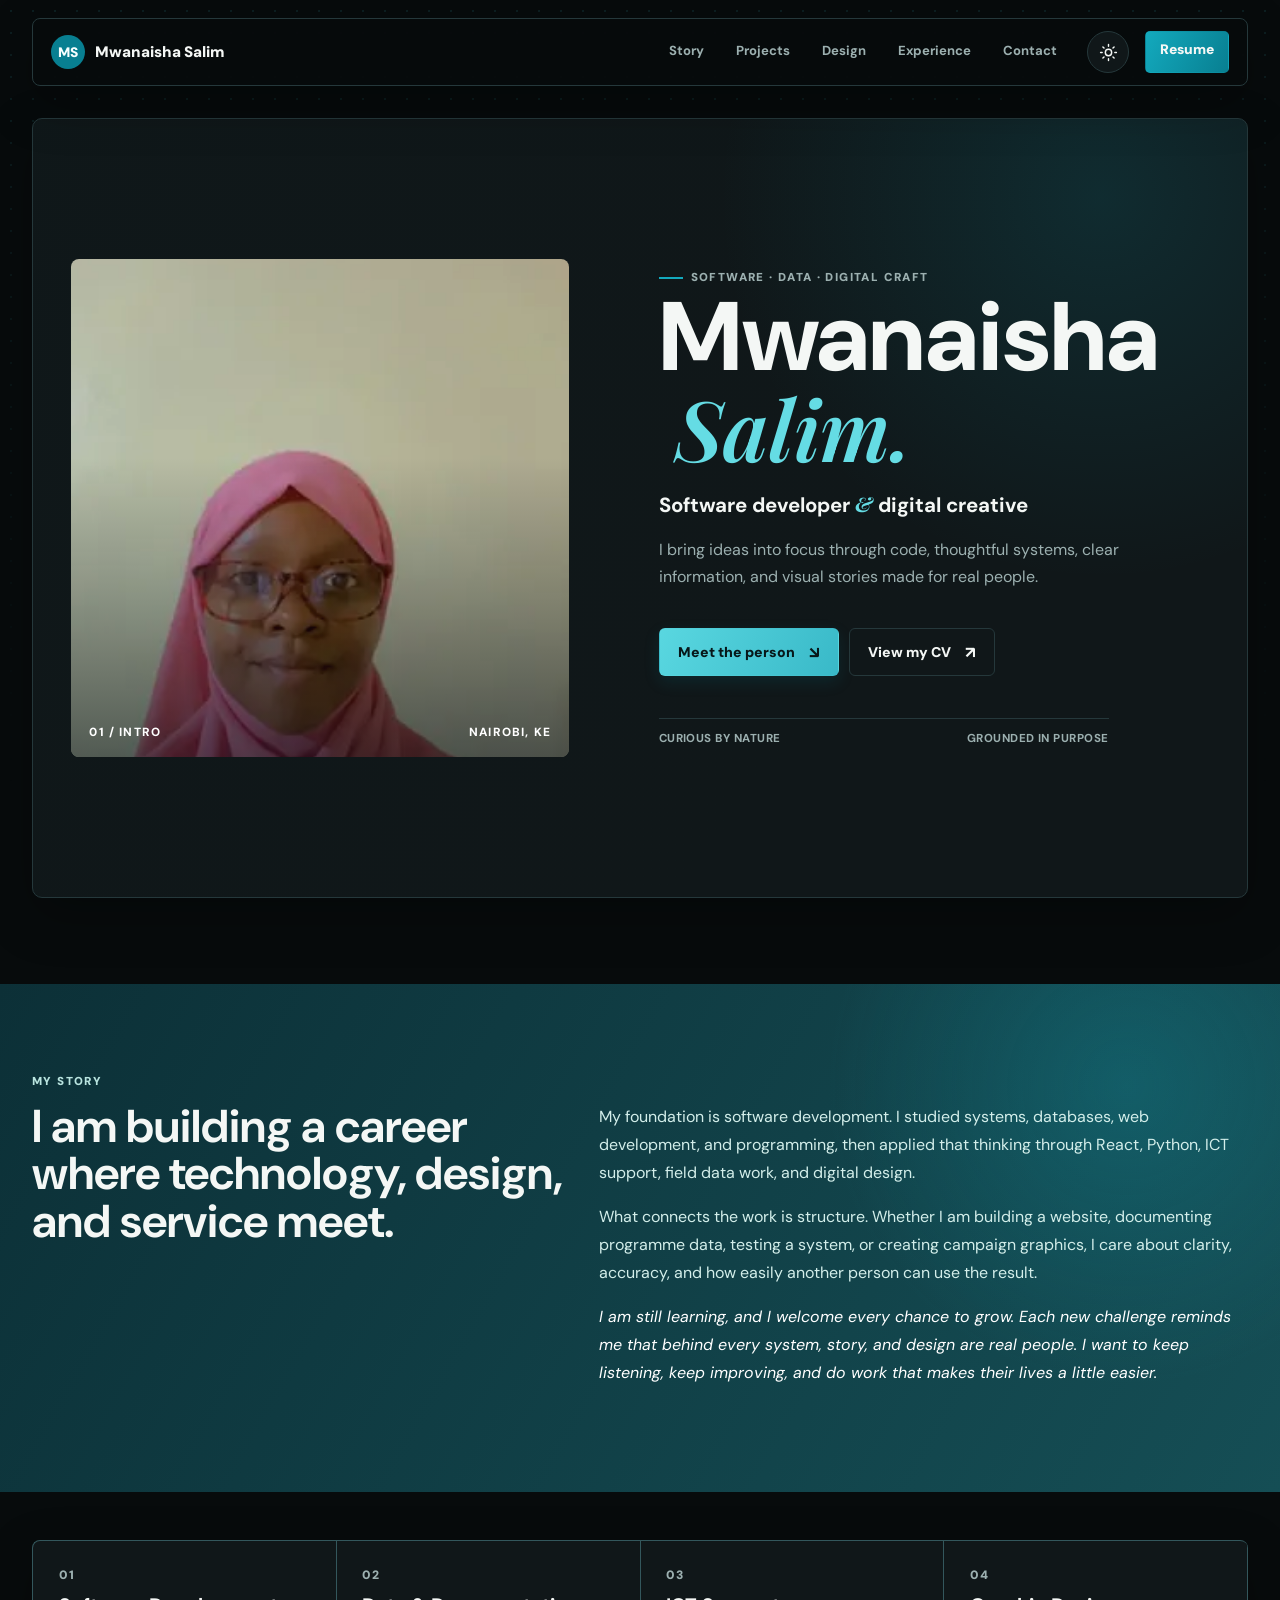
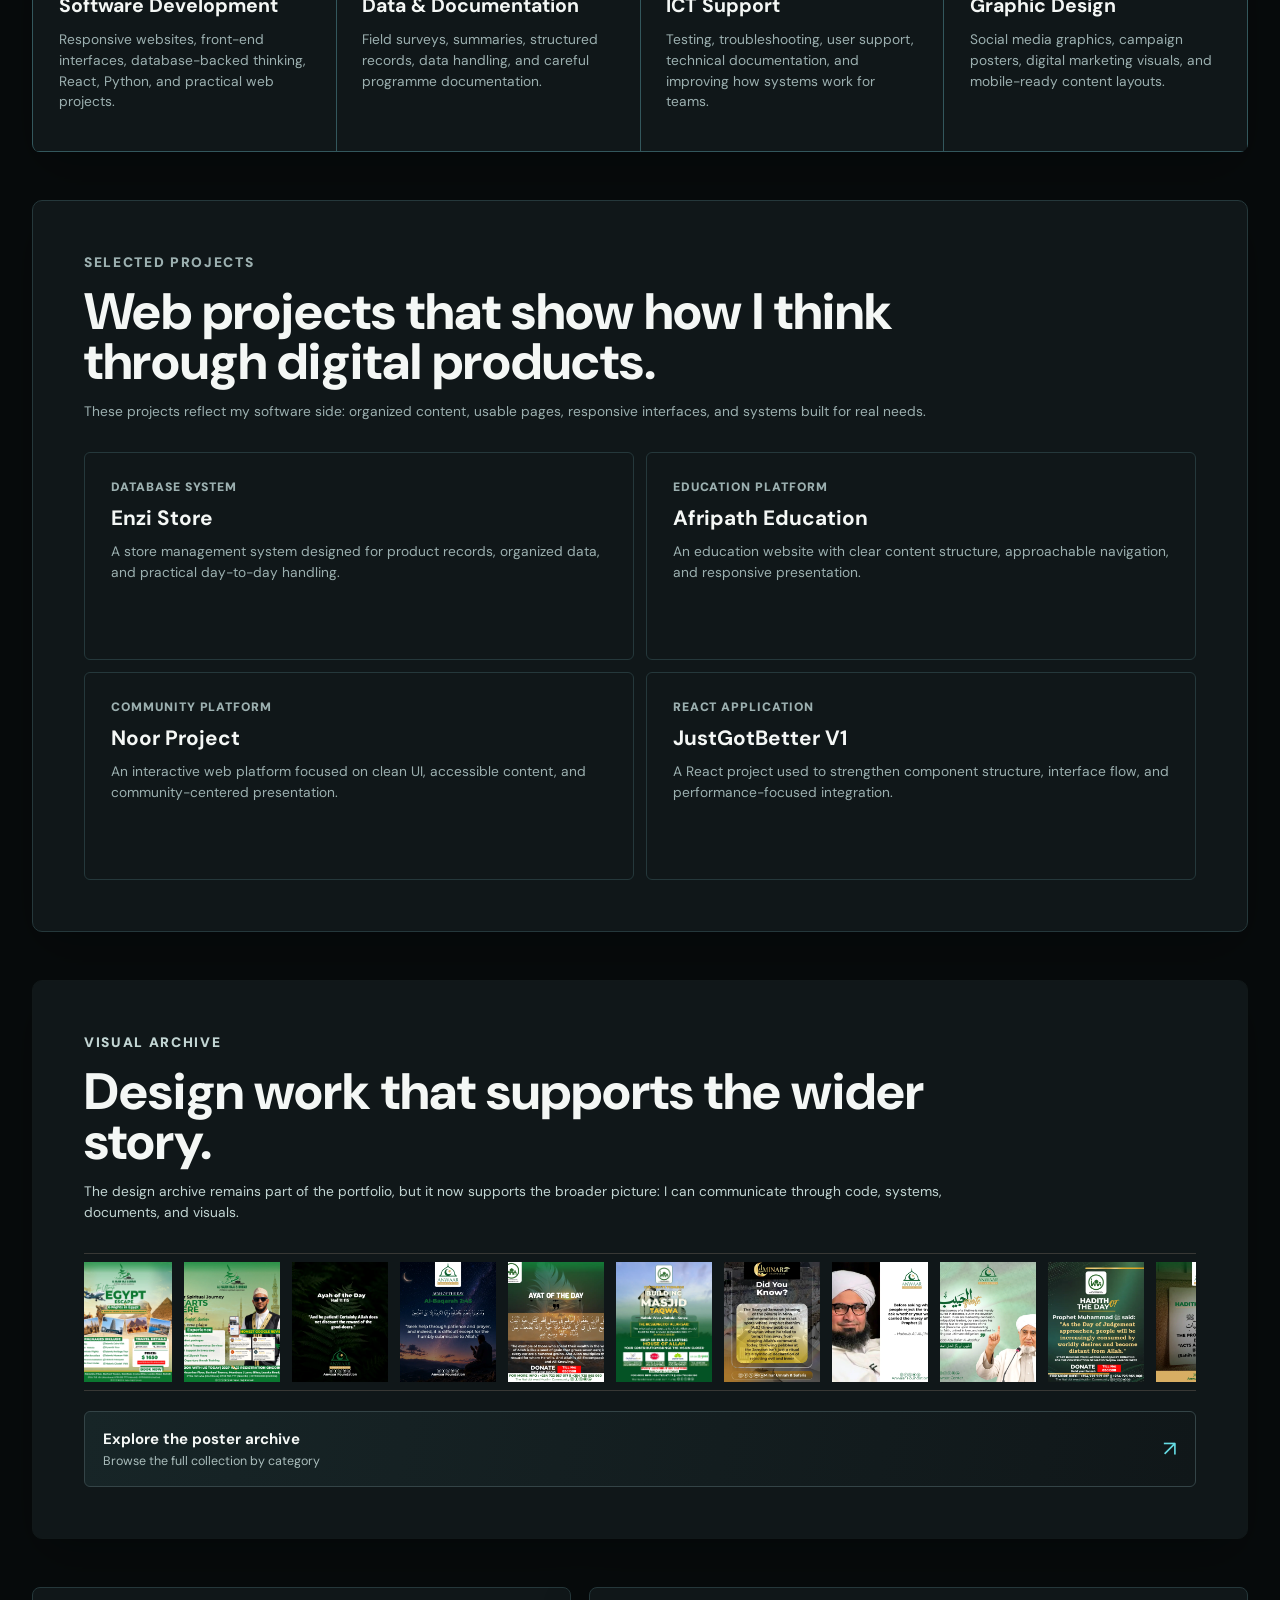
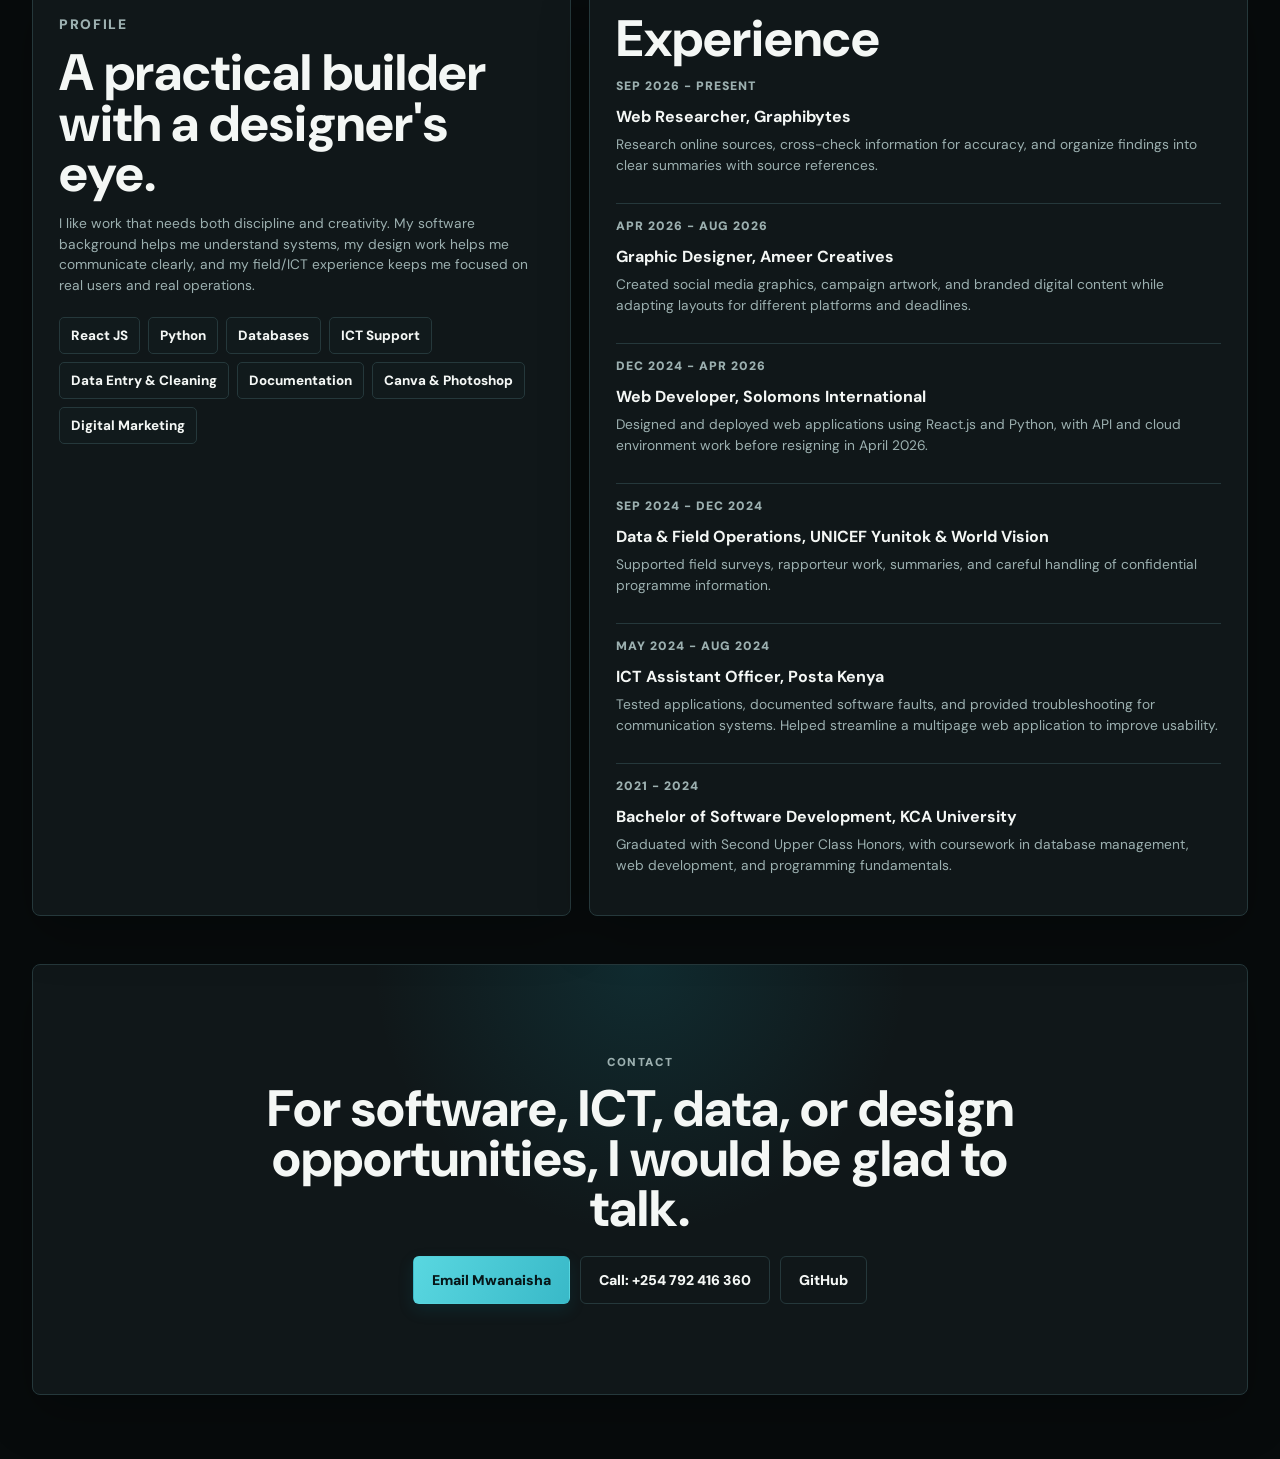
==== commit dee30d47: "Add Al Hajun campaign work" ====
--- a/index.html
+++ b/index.html
@@ -220,6 +220,6 @@
     <img src="" alt="">
   </dialog>
 
-  <script src="script.js?v=20261023-graphibytes-work"></script>
+  <script src="script.js?v=20261023-al-hajun-work"></script>
 </body>
 </html>
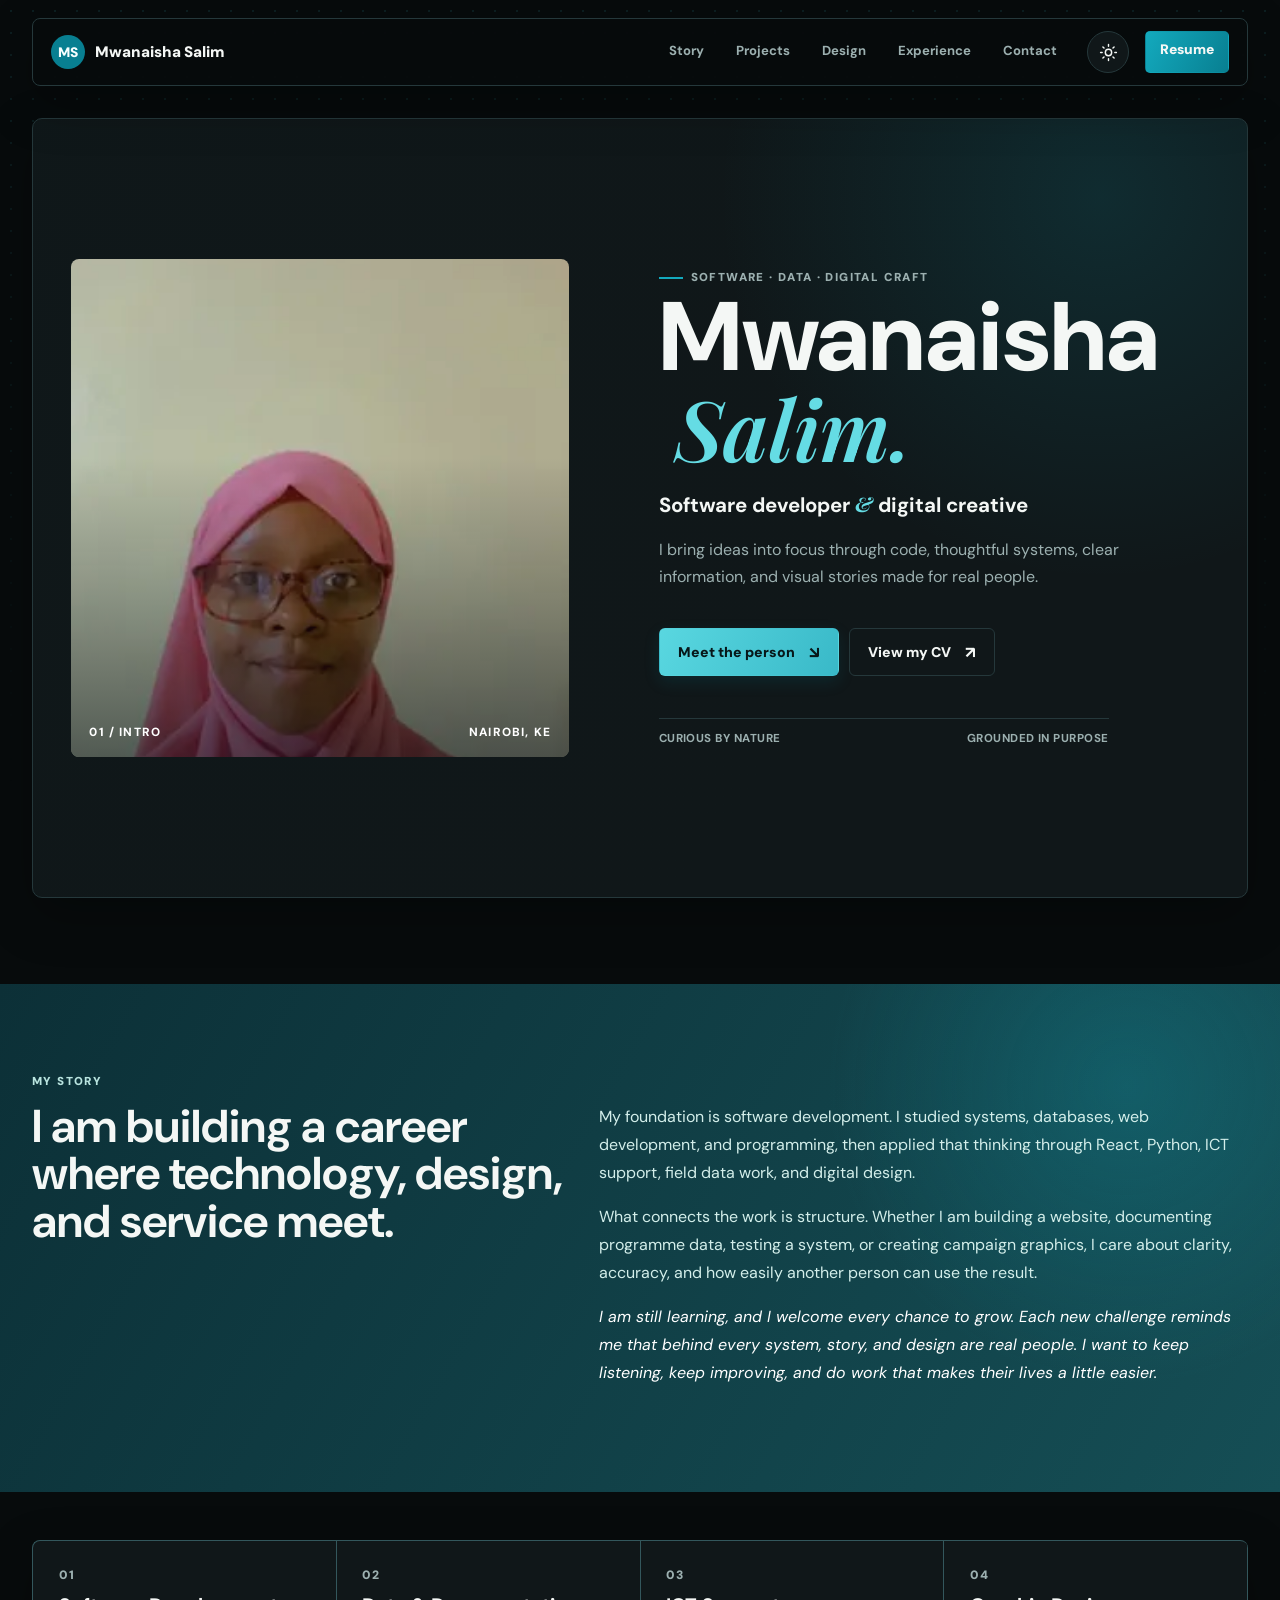
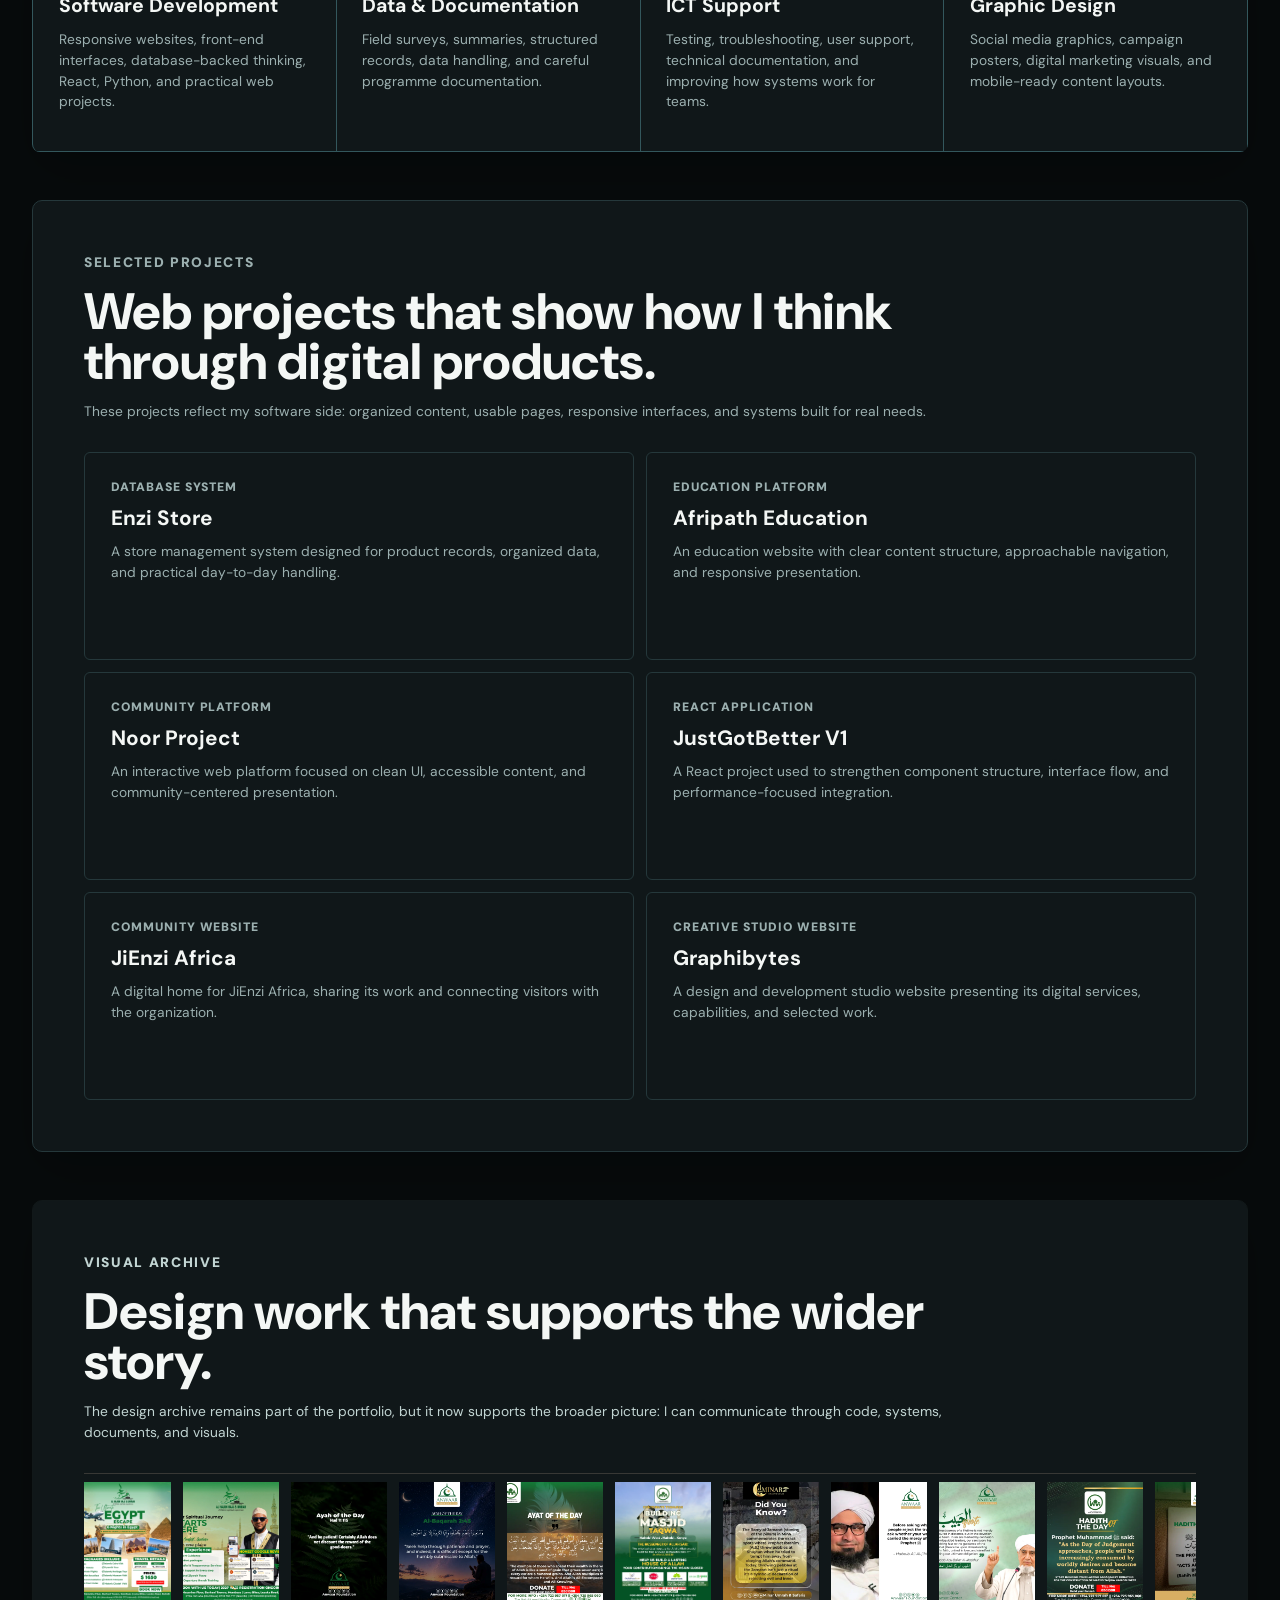
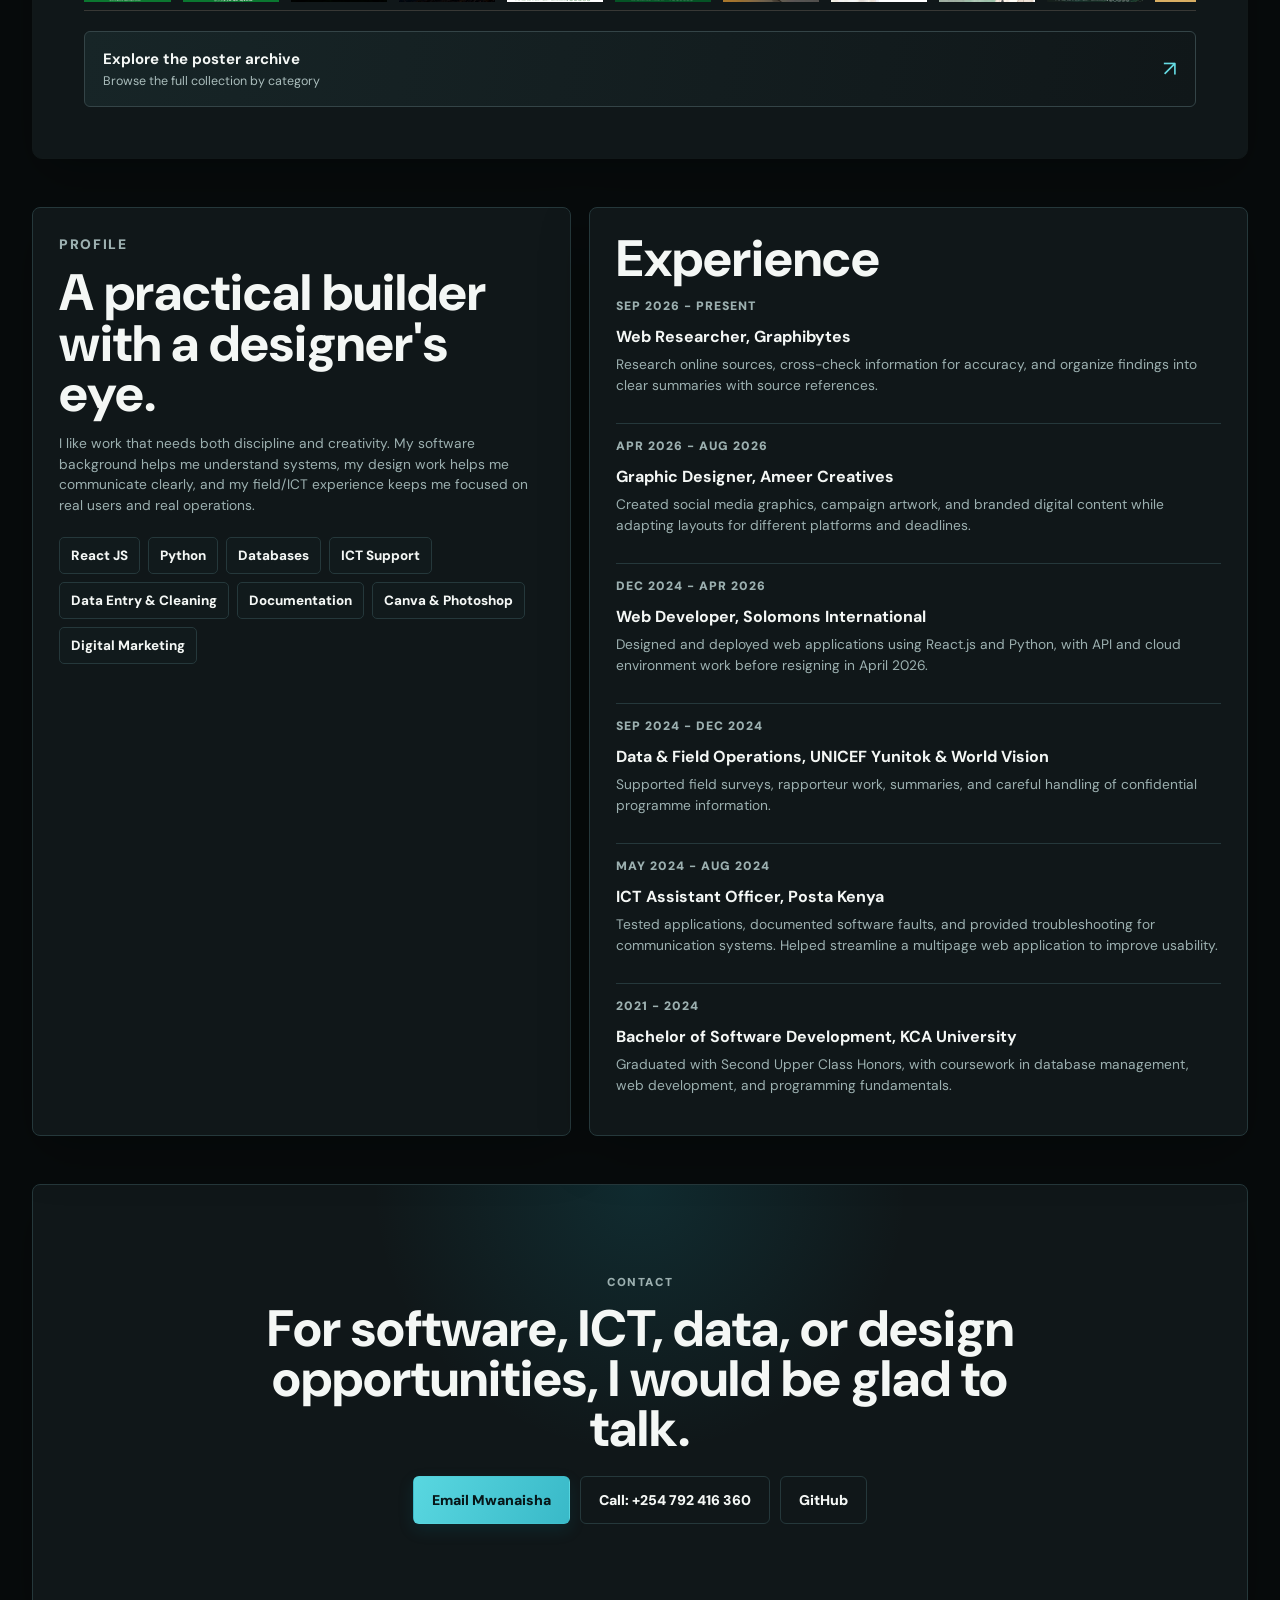
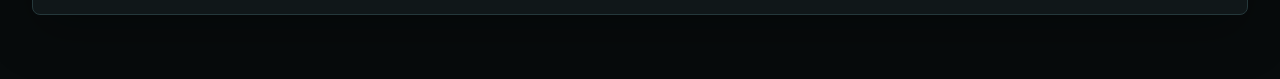
==== commit bafc1d50: "Add JiEnzi Africa and Graphibytes web projects" ====
--- a/index.html
+++ b/index.html
@@ -128,6 +128,16 @@
           <strong>JustGotBetter V1</strong>
           <p>A React project used to strengthen component structure, interface flow, and performance-focused integration.</p>
         </a>
+        <a class="project-card" href="https://jienziafrica.github.io/JiEnzi-Africa/" target="_blank" rel="noreferrer">
+          <span>Community Website</span>
+          <strong>JiEnzi Africa</strong>
+          <p>A digital home for JiEnzi Africa, sharing its work and connecting visitors with the organization.</p>
+        </a>
+        <a class="project-card" href="https://graphibytes.co.ke/" target="_blank" rel="noreferrer">
+          <span>Creative Studio Website</span>
+          <strong>Graphibytes</strong>
+          <p>A design and development studio website presenting its digital services, capabilities, and selected work.</p>
+        </a>
       </div>
     </section>
 
